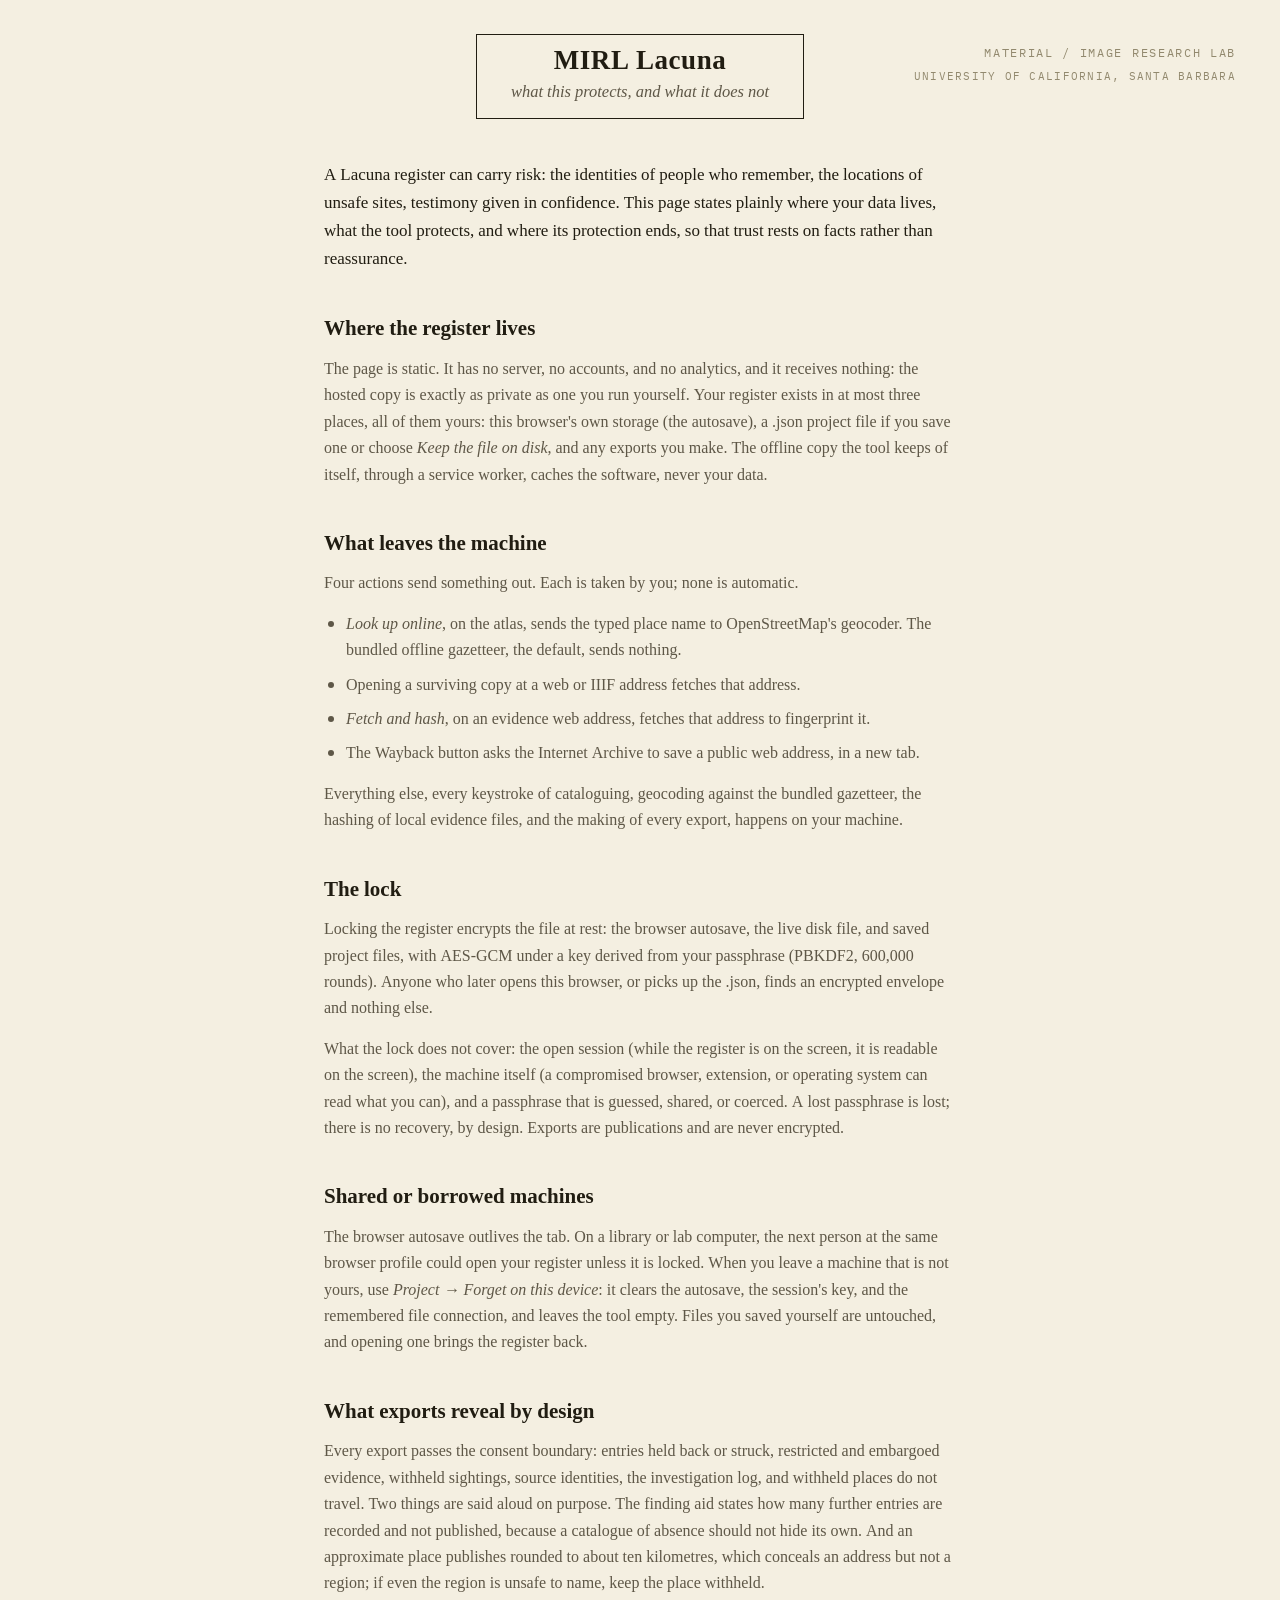
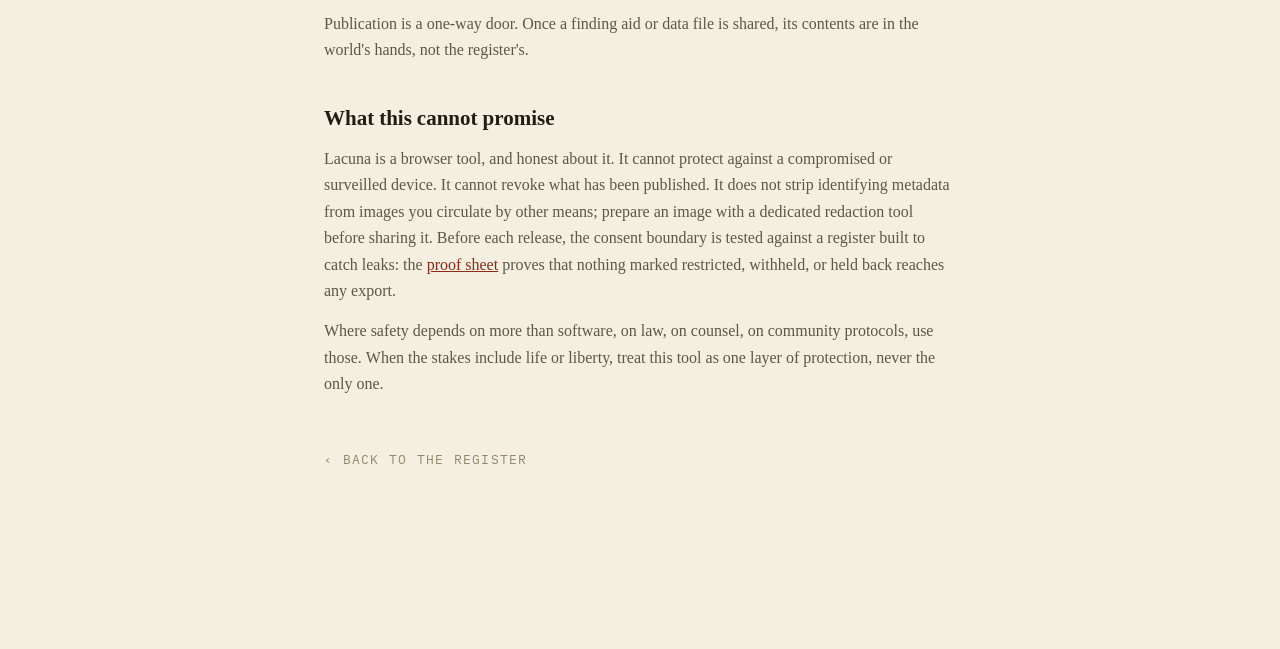
==== protection.html @ a81e6dc4 "The register protects the machine it runs on: Forget on this device clears the browser's copy (the a" ====
<!doctype html>
<html lang="en">
<head>
<meta charset="utf-8">
<meta name="viewport" content="width=device-width, initial-scale=1">
<title>MIRL Lacuna · what this protects</title>
<meta name="description" content="Where a Lacuna register lives, what the passphrase lock covers, what leaves the machine, and where the tool's protection ends.">
<link rel="stylesheet" href="css/style.css">
<style>
  .prot { max-width: 720px; margin: 0 auto; padding: 44px 44px 90px; }
  .prot h2 { font-family: var(--serif, Spectral, Georgia, serif); font-weight: 600; font-size: 21px; margin: 40px 0 10px; }
  .prot p { font-size: 16px; line-height: 1.65; color: var(--ink-2); margin: 0 0 14px; }
  .prot ul { margin: 0 0 14px; padding-left: 22px; }
  .prot li { font-size: 16px; line-height: 1.65; color: var(--ink-2); margin-bottom: 8px; }
  .prot .lede { font-size: 17px; color: var(--ink); }
  .prot a { color: var(--stamp); }
  .prot .backline { margin-top: 50px; font-family: var(--mono); font-size: 12.5px; letter-spacing: .1em; text-transform: uppercase; }
  .prot .backline a { color: var(--ink-3); text-decoration: none; }
</style>
</head>
<body>

<header class="app">
  <div class="plate">
    <h1>MIRL&nbsp;Lacuna</h1>
    <span class="tag">what this protects, and what it does not</span>
  </div>
  <a class="lab" href="https://mirl.arthistory.ucsb.edu" target="_blank" rel="noopener">Material&nbsp;/&nbsp;Image Research Lab<span class="uni">University of California, Santa&nbsp;Barbara</span></a>
</header>

<main>
  <div class="prot">
    <p class="lede">A Lacuna register can carry risk: the identities of people who
    remember, the locations of unsafe sites, testimony given in confidence. This
    page states plainly where your data lives, what the tool protects, and where
    its protection ends, so that trust rests on facts rather than reassurance.</p>

    <h2>Where the register lives</h2>
    <p>The page is static. It has no server, no accounts, and no analytics, and
    it receives nothing: the hosted copy is exactly as private as one you run
    yourself. Your register exists in at most three places, all of them yours:
    this browser's own storage (the autosave), a .json project file if you save
    one or choose <em>Keep the file on disk</em>, and any exports you make. The
    offline copy the tool keeps of itself, through a service worker, caches the
    software, never your data.</p>

    <h2>What leaves the machine</h2>
    <p>Four actions send something out. Each is taken by you; none is automatic.</p>
    <ul>
      <li><em>Look up online</em>, on the atlas, sends the typed place name to
      OpenStreetMap's geocoder. The bundled offline gazetteer, the default,
      sends nothing.</li>
      <li>Opening a surviving copy at a web or IIIF address fetches that
      address.</li>
      <li><em>Fetch and hash</em>, on an evidence web address, fetches that
      address to fingerprint it.</li>
      <li>The Wayback button asks the Internet Archive to save a public web
      address, in a new tab.</li>
    </ul>
    <p>Everything else, every keystroke of cataloguing, geocoding against the
    bundled gazetteer, the hashing of local evidence files, and the making of
    every export, happens on your machine.</p>

    <h2>The lock</h2>
    <p>Locking the register encrypts the file at rest: the browser autosave,
    the live disk file, and saved project files, with AES-GCM under a key
    derived from your passphrase (PBKDF2, 600,000 rounds). Anyone who later
    opens this browser, or picks up the .json, finds an encrypted envelope and
    nothing else.</p>
    <p>What the lock does not cover: the open session (while the register is on
    the screen, it is readable on the screen), the machine itself (a compromised
    browser, extension, or operating system can read what you can), and a
    passphrase that is guessed, shared, or coerced. A lost passphrase is lost;
    there is no recovery, by design. Exports are publications and are never
    encrypted.</p>

    <h2>Shared or borrowed machines</h2>
    <p>The browser autosave outlives the tab. On a library or lab computer, the
    next person at the same browser profile could open your register unless it
    is locked. When you leave a machine that is not yours, use
    <em>Project&nbsp;→ Forget on this device</em>: it clears the autosave, the
    session's key, and the remembered file connection, and leaves the tool
    empty. Files you saved yourself are untouched, and opening one brings the
    register back.</p>

    <h2>What exports reveal by design</h2>
    <p>Every export passes the consent boundary: entries held back or struck,
    restricted and embargoed evidence, withheld sightings, source identities,
    the investigation log, and withheld places do not travel. Two things are
    said aloud on purpose. The finding aid states how many further entries are
    recorded and not published, because a catalogue of absence should not hide
    its own. And an approximate place publishes rounded to about ten
    kilometres, which conceals an address but not a region; if even the region
    is unsafe to name, keep the place withheld.</p>
    <p>Publication is a one-way door. Once a finding aid or data file is
    shared, its contents are in the world's hands, not the register's.</p>

    <h2>What this cannot promise</h2>
    <p>Lacuna is a browser tool, and honest about it. It cannot protect
    against a compromised or surveilled device. It cannot revoke what has been
    published. It does not strip identifying metadata from images you
    circulate by other means; prepare an image with a dedicated redaction tool
    before sharing it. Before each release, the consent boundary is tested
    against a register built to catch leaks: the
    <a href="tests.html">proof sheet</a> proves that nothing marked restricted,
    withheld, or held back reaches any export.</p>
    <p>Where safety depends on more than software, on law, on counsel, on
    community protocols, use those. When the stakes include life or liberty,
    treat this tool as one layer of protection, never the only one.</p>

    <div class="backline"><a href="index.html">‹ back to the register</a></div>
  </div>
</main>

</body>
</html>
---- css/style.css ----
/* MIRL Lacuna · a catalogue of an absent archive. No framework, no build.

   Design: an inventory ledger and a memorial register, not an application.
   The page scrolls like a bound register: ruled entry lines with column
   rules, entry numbers set in the margin, statuses as stamped marks, and
   each record page set as a memorial notice inside a mourning frame.
   Loss statuses stamp in oxide red; survival in checking-pencil blue;
   the unresolved in grey ink. Type: Spectral (the voice of the page),
   IBM Plex Mono (the apparatus), Noto Naskh Arabic (Arabic titles),
   all vendored locally in fonts/. Square corners throughout. */

@font-face { font-family: "Spectral"; src: url("../fonts/spectral-latin-400-normal.woff2") format("woff2"); font-weight: 400; font-style: normal; font-display: swap; }
@font-face { font-family: "Spectral"; src: url("../fonts/spectral-latin-400-italic.woff2") format("woff2"); font-weight: 400; font-style: italic; font-display: swap; }
@font-face { font-family: "Spectral"; src: url("../fonts/spectral-latin-500-normal.woff2") format("woff2"); font-weight: 500; font-style: normal; font-display: swap; }
@font-face { font-family: "Spectral"; src: url("../fonts/spectral-latin-600-normal.woff2") format("woff2"); font-weight: 600; font-style: normal; font-display: swap; }
@font-face { font-family: "Plex Mono"; src: url("../fonts/ibm-plex-mono-latin-400-normal.woff2") format("woff2"); font-weight: 400; font-style: normal; font-display: swap; }
@font-face { font-family: "Plex Mono"; src: url("../fonts/ibm-plex-mono-latin-500-normal.woff2") format("woff2"); font-weight: 500; font-style: normal; font-display: swap; }
@font-face { font-family: "Naskh"; src: url("../fonts/noto-naskh-arabic-arabic-400-normal.woff2") format("woff2"); font-weight: 400; font-style: normal; font-display: swap; }
@font-face { font-family: "Naskh"; src: url("../fonts/noto-naskh-arabic-arabic-600-normal.woff2") format("woff2"); font-weight: 600; font-style: normal; font-display: swap; }

:root {
  --serif: "Spectral", "Naskh", Georgia, "Times New Roman", serif;
  --mono: "Plex Mono", "SF Mono", Menlo, Consolas, monospace;
  --arabic: "Naskh", "Geeza Pro", "Al Bayan", "Spectral", serif;
  --bg: #f4efe1;          /* ledger paper */
  --surface: #fcf9ef;     /* a lighter leaf, for menus */
  --mat: #e9e3d0;         /* mount behind images and the atlas sea */
  --ink: #211d12;
  --ink-2: #5e5747;
  --ink-3: #92896e;
  --line: #ddd4bd;        /* hairline rule */
  --line-2: #bfb494;      /* stronger rule */
  --soft: #ece5d2;        /* hover wash */
  --stamp: #8a2a17;       /* oxide stamp red: loss, marks, active states */
  --blue: #2d4f6e;        /* checking-pencil blue: what survives */
  --grey: #5e5747;        /* the unresolved */
  --accent: var(--stamp);
  --radius: 0;
}

* { box-sizing: border-box; }

html { background: var(--bg); scroll-padding-top: 120px; /* room for the sticky folio line */ }
body {
  margin: 0; background: var(--bg); color: var(--ink);
  font-family: var(--serif); font-size: 17px; line-height: 1.55;
  -webkit-font-smoothing: antialiased; text-rendering: optimizeLegibility;
}

.label { font-family: var(--mono); color: var(--ink-3); font-size: 12.5px; text-transform: uppercase; letter-spacing: .14em; }

/* Arabic and other right-to-left text: naskh, with the taller leading it needs */
[dir="rtl"], .rtl { font-family: var(--arabic); line-height: 1.9; }

/* ---- the cover label: a paste-on plate, ruled beneath ---- */
header.app { position: relative; text-align: center; padding: 34px 44px 0; }
header.app .plate {
  display: inline-block; border: 1px solid var(--ink); padding: 14px 34px 12px;
  background: var(--bg);
}
header.app h1 { font-size: 27px; margin: 0; font-weight: 600; letter-spacing: .02em; line-height: 1.1; }
header.app .tag { display: block; margin-top: 2px; font-style: italic; color: var(--ink-2); font-size: 16.5px; }
header.app a.lab {
  position: absolute; right: 44px; top: 44px; text-align: right;
  font-family: var(--mono); color: var(--ink-3); text-decoration: none;
  font-size: 12px; text-transform: uppercase; letter-spacing: .14em;
}
header.app a.lab .uni {
  display: block; margin-top: 5px;
  font-size: 10.5px; letter-spacing: .12em;
}
header.app a.lab:hover { color: var(--stamp); }

/* ---- the folio line: sections of the register, not app tabs ---- */
nav.folio {
  position: sticky; top: 0; z-index: 40;
  display: flex; align-items: baseline; gap: 30px; flex-wrap: wrap;
  padding: 20px 44px 0; background: var(--bg);
  border-bottom: 3px double var(--line-2); margin-top: 22px;
}
nav.folio .views { display: flex; gap: 30px; flex-wrap: wrap; }
nav.folio button.view {
  border: 0; background: none; padding: 2px 1px 14px; cursor: pointer;
  font-family: var(--mono); font-size: 13px; text-transform: uppercase; letter-spacing: .12em;
  color: var(--ink-2);
}
nav.folio button.view .fol { color: var(--ink-3); margin-right: 9px; font-size: 12px; }
nav.folio button.view:hover:not(:disabled) { color: var(--ink); }
nav.folio button.view.on { color: var(--ink); box-shadow: inset 0 -2px 0 var(--stamp); }
nav.folio button.view.on .fol { color: var(--stamp); }
nav.folio button.view:disabled { opacity: .4; cursor: default; }
nav.folio .tools { margin-left: auto; display: flex; gap: 14px; align-items: center; padding-bottom: 10px; }

/* buttons read as stamped labels */
button.btn {
  font-family: var(--mono); font-size: 13px; text-transform: uppercase; letter-spacing: .1em;
  color: var(--ink); border: 1px solid var(--ink); padding: 8px 15px; background: transparent; cursor: pointer;
}
button.btn:hover:not(:disabled) { background: var(--ink); color: var(--bg); }
button.btn:disabled { opacity: .4; cursor: default; }
button.btn.quiet { border-color: transparent; color: var(--ink-2); padding: 8px 6px; }
button.btn.quiet:hover:not(:disabled) { background: transparent; color: var(--stamp); }
button.btn.danger { color: var(--stamp); border-color: var(--stamp); }
button.btn.danger:hover:not(:disabled) { background: var(--stamp); color: var(--bg); }
button.btn.primary { background: var(--ink); color: var(--bg); }
button.btn.primary:hover:not(:disabled) { background: var(--stamp); border-color: var(--stamp); color: var(--bg); }

/* text-sized actions inside entries */
button.act {
  border: 0; background: none; cursor: pointer; padding: 0;
  font-family: var(--mono); font-size: 12.5px; text-transform: uppercase; letter-spacing: .1em; color: var(--ink-3);
}
button.act:hover { color: var(--stamp); }

select, input[type="text"], input[type="url"], input[type="number"], input[type="date"], textarea {
  font-family: var(--serif); font-size: 16.5px; color: var(--ink);
  background: transparent; border: 0; border-bottom: 1px solid var(--line-2);
  border-radius: 0; padding: 5px 2px; max-width: 100%;
}
select:focus, input:focus, textarea:focus { border-bottom: 1.5px solid var(--stamp); }
/* a visible focus ring for keyboard users everywhere, none for mouse clicks */
:focus-visible { outline: 2px solid var(--stamp); outline-offset: 2px; }
button:focus:not(:focus-visible), a:focus:not(:focus-visible), [tabindex]:focus:not(:focus-visible) { outline: none; }
/* skip link: hidden until a keyboard user tabs to it */
.skip-link {
  position: absolute; left: -9999px; top: 8px; z-index: 300;
  background: var(--surface); color: var(--ink); border: 1px solid var(--ink);
  padding: 8px 14px; font-family: var(--mono); font-size: 13px; text-decoration: none;
}
.skip-link:focus { left: 12px; }
main:focus { outline: none; }
input::placeholder, textarea::placeholder { color: var(--ink-3); font-style: italic; }
textarea { width: 100%; resize: vertical; line-height: 1.6; }
label.inline { display: inline-flex; align-items: center; gap: 9px; font-size: 15.5px; color: var(--ink-2); }
input[type="checkbox"] { accent-color: var(--stamp); width: 16px; height: 16px; }

.menu-wrap { position: relative; }
.menu {
  position: absolute; right: 0; top: calc(100% + 10px); z-index: 60;
  background: var(--surface); border: 1px solid var(--ink);
  min-width: 300px; padding: 8px;
  box-shadow: 5px 5px 0 rgba(33, 29, 18, .12);
}
.menu.hidden { display: none; }
.menu button {
  display: block; width: 100%; text-align: left; background: transparent; border: 0;
  color: var(--ink); padding: 11px 12px; font-family: var(--serif); font-size: 16px; cursor: pointer;
}
.menu button:hover { background: var(--soft); color: var(--stamp); }
.menu button small { display: block; font-size: 13.5px; color: var(--ink-3); font-style: italic; }
.menu button:hover small { color: var(--stamp); }
.menu hr { border: 0; border-top: 1px solid var(--line); margin: 6px 2px; }

/* ---- the page body ---- */
main { display: block; padding: 0 44px 90px; }
.sheet { max-width: 1180px; margin: 0 auto; }
.sheet.narrow { max-width: 860px; }
section.view.hidden { display: none; }

h2.head {
  font-size: 24px; font-weight: 600; margin: 44px 0 6px; letter-spacing: .005em;
}
.subhead { color: var(--ink-2); font-style: italic; font-size: 16.5px; margin: 0 0 26px; }
.hint { color: var(--ink-2); font-size: 15.5px; line-height: 1.7; }
.hint b, .hint strong { color: var(--ink); font-weight: 600; }
.hint code { font-family: var(--mono); font-size: 13.5px; background: var(--soft); padding: 1px 5px; color: var(--ink); }

/* ---- stamped status marks ---- */
.mark {
  display: inline-block; font-family: var(--mono); font-size: 12.5px; font-weight: 500;
  text-transform: uppercase; letter-spacing: .13em; line-height: 1;
  padding: 5px 9px 4px; border: 1.2px solid currentColor; white-space: nowrap;
}
.st-destroyed, .st-looted, .st-damaged { color: var(--stamp); }
.st-dispersed, .st-unlocated { color: var(--grey); }
.st-copy, .st-fragment { color: var(--blue); }

/* interactive stamps (filters, the status chooser) */
button.mark { background: transparent; cursor: pointer; }
button.mark:hover { background: var(--soft); }
button.mark.on.st-destroyed, button.mark.on.st-looted, button.mark.on.st-damaged { background: var(--stamp); color: var(--bg); border-color: var(--stamp); }
button.mark.on.st-dispersed, button.mark.on.st-unlocated { background: var(--grey); color: var(--bg); border-color: var(--grey); }
button.mark.on.st-copy, button.mark.on.st-fragment { background: var(--blue); color: var(--bg); border-color: var(--blue); }

/* certainty: a filled, half, or open point */
.cert { font-style: italic; color: var(--ink-2); white-space: nowrap; }
.cert .pt { font-style: normal; font-family: var(--mono); color: var(--ink-3); margin-right: 4px; }

/* ---- front matter (the project block) ---- */
.frontmatter { margin: 40px 0 8px; }
.frontmatter .fm-title { font-size: 31px; font-weight: 600; line-height: 1.2; margin: 0; }
.frontmatter .fm-sub { font-style: italic; color: var(--ink-2); font-size: 17.5px; margin: 4px 0 0; }
.frontmatter .fm-line { font-family: var(--mono); font-size: 12.5px; letter-spacing: .12em; text-transform: uppercase; color: var(--ink-3); margin-top: 12px; }
.frontmatter details { margin-top: 14px; }
.frontmatter summary {
  cursor: pointer; list-style: none; display: inline-block;
  font-family: var(--mono); font-size: 12.5px; text-transform: uppercase; letter-spacing: .12em; color: var(--ink-3);
}
.frontmatter summary::-webkit-details-marker { display: none; }
.frontmatter summary::before { content: "+ "; color: var(--stamp); }
.frontmatter details[open] summary::before { content: "− "; }
.frontmatter summary:hover { color: var(--stamp); }
.frontmatter .fm-form { padding: 18px 0 6px; border-bottom: 1px solid var(--line); max-width: 760px; }

/* ---- the register ---- */
.filterline {
  display: flex; align-items: baseline; gap: 22px; flex-wrap: wrap;
  margin: 26px 0 0; padding-bottom: 16px;
}
.filterline input[type="text"] { width: 300px; font-size: 16px; }
.filterline .marks { display: flex; gap: 8px; flex-wrap: wrap; }
.filterline button.mark { font-size: 11.5px; padding: 4px 7px 3px; }
.countline { font-family: var(--mono); font-size: 12.5px; letter-spacing: .08em; color: var(--ink-3); text-transform: uppercase; margin: 6px 0 14px; }

table.register { width: 100%; border-collapse: collapse; border-top: 3px double var(--line-2); }
table.register th {
  font-family: var(--mono); font-size: 12px; font-weight: 400; letter-spacing: .12em; text-transform: uppercase;
  color: var(--ink-3); text-align: left; padding: 12px 14px 10px; border-bottom: 1px solid var(--line-2);
  white-space: nowrap; cursor: pointer; user-select: none;
}
table.register th:hover { color: var(--ink); }
table.register th .dir { color: var(--stamp); margin-left: 5px; }
table.register td {
  padding: 13px 14px 14px; border-bottom: 1px solid var(--line); vertical-align: baseline;
  font-size: 16px; color: var(--ink-2);
}
table.register th + th, table.register td + td { border-left: 1px solid var(--line); }
table.register tr.entry { cursor: pointer; }
table.register tr.entry:hover td { background: var(--soft); }
table.register td.no { font-family: var(--mono); font-size: 12.5px; color: var(--stamp); white-space: nowrap; letter-spacing: .05em; }
table.register td.title { color: var(--ink); font-size: 17px; }
table.register td.title .t { font-weight: 500; }
table.register td.title .t2 { color: var(--ink-2); font-size: 16px; display: inline-block; margin-left: 10px; }
table.register td.title .by { display: block; font-style: italic; color: var(--ink-2); font-size: 15px; margin-top: 1px; }

/* a struck entry: cancelled in the ledger's manner, never erased */
table.register tr.entry.struck td, table.register tr.entry.struck td.title { color: var(--ink-3); }
table.register tr.entry.struck td.title .t,
table.register tr.entry.struck td.title .t2,
table.register tr.entry.struck td.title .by {
  color: var(--ink-3);
  text-decoration: line-through;
  text-decoration-color: var(--stamp);
  text-decoration-thickness: 1px;
}
table.register tr.entry.struck .mark, table.register tr.entry.struck .cert { opacity: .45; }
.struck-flag {
  display: block; margin-top: 3px;
  font-family: var(--mono); font-size: 10.5px; font-weight: 500;
  text-transform: uppercase; letter-spacing: .14em; color: var(--stamp);
}
.held-flag {
  display: block; margin-top: 3px;
  font-family: var(--mono); font-size: 10.5px;
  text-transform: uppercase; letter-spacing: .14em; color: var(--ink-3);
}
table.register td.mono { font-family: var(--mono); font-size: 13px; color: var(--ink-2); }
table.register td .mark { font-size: 11.5px; padding: 4px 7px 3px; }
.register-empty { border-bottom: 1px solid var(--line); padding: 56px 20px; text-align: center; color: var(--ink-2); font-style: italic; }
.register-empty .actions { margin-top: 18px; display: flex; gap: 12px; justify-content: center; }

/* ---- the record page: a memorial notice in a mourning frame ---- */
.tombstone-wrap { margin: 44px auto 0; max-width: 800px; }
.tombstone {
  border: 1.5px solid var(--ink); padding: 5px; background: var(--bg);
}
.tombstone .inner { border: 1px solid var(--line-2); padding: 44px 56px 40px; }
.tombstone .ts-top { display: flex; align-items: flex-start; justify-content: space-between; gap: 18px; margin-bottom: 26px; }
.tombstone .ts-no { font-family: var(--mono); font-size: 12.5px; letter-spacing: .14em; color: var(--ink-3); text-transform: uppercase; padding-top: 6px; }
.tombstone .ts-stamp { display: flex; flex-direction: column; align-items: flex-end; gap: 9px; }
.tombstone .ts-stamp .mark { transform: rotate(-1.4deg); font-size: 13.5px; padding: 7px 12px 6px; }
.tombstone .ts-stamp .mark.st-struck { transform: rotate(1.1deg); }
.st-struck { color: var(--ink-3); }
.tombstone h2.ts-title { font-size: 30px; font-weight: 600; text-align: center; margin: 0 0 2px; line-height: 1.25; }
.tombstone .ts-title-alt { text-align: center; font-size: 24px; color: var(--ink); margin: 6px 0 0; }
.tombstone .ts-vital { text-align: center; font-style: italic; color: var(--ink-2); font-size: 17px; margin: 14px 0 0; }
.tombstone .ts-rule { border: 0; border-top: 1px solid var(--line-2); width: 88px; margin: 26px auto; }
.tombstone .ts-fields { max-width: 560px; margin: 0 auto; }
.tombstone .ts-row { display: flex; gap: 18px; padding: 7px 0; }
.tombstone .ts-row dt { flex: 0 0 168px; font-family: var(--mono); font-size: 12px; letter-spacing: .12em; text-transform: uppercase; color: var(--ink-3); padding-top: 4px; }
.tombstone .ts-row dd { margin: 0; flex: 1; font-size: 16.5px; color: var(--ink); }
.tombstone .ts-row dd .cert { font-size: 15.5px; }
.tombstone .ts-note { max-width: 600px; margin: 26px auto 0; font-size: 17.5px; line-height: 1.75; }
.tombstone .ts-note p { margin: 0 0 14px; }
.tombstone .ts-tags { text-align: center; margin-top: 22px; font-family: var(--mono); font-size: 12px; letter-spacing: .1em; text-transform: uppercase; color: var(--ink-3); }
.tombstone .ts-sect { margin-top: 34px; }
.tombstone .ts-sect h3 {
  font-family: var(--mono); font-size: 12.5px; font-weight: 500; letter-spacing: .14em; text-transform: uppercase;
  color: var(--ink); margin: 0 0 4px; padding-bottom: 8px; border-bottom: 3px double var(--line-2);
}
.tombstone .ts-sect .none { font-style: italic; color: var(--ink-3); font-size: 15.5px; padding: 10px 0 0; }

/* evidence and copies, ruled like sub-ledgers */
.ev-table { width: 100%; border-collapse: collapse; }
.ev-table td { padding: 11px 12px 12px 0; border-bottom: 1px solid var(--line); font-size: 15.5px; color: var(--ink-2); vertical-align: top; }
.ev-table td.n { width: 30px; font-family: var(--mono); font-size: 12.5px; color: var(--stamp); padding-top: 14px; }
.ev-table td.kind { width: 120px; font-family: var(--mono); font-size: 12px; letter-spacing: .1em; text-transform: uppercase; color: var(--ink-3); padding-top: 14px; }
.ev-table .ev-label { color: var(--ink); font-size: 16px; }
.ev-table .ev-meta { font-family: var(--mono); font-size: 12px; color: var(--ink-3); margin-top: 4px; word-break: break-all; }
.ev-table .ev-meta a { color: var(--ink-3); }
.ev-table .ev-meta a:hover { color: var(--stamp); }
.ev-table .ev-note { font-style: italic; font-size: 15px; margin-top: 3px; }
.ev-table img.ev-thumb { display: block; max-width: 132px; max-height: 96px; border: 1px solid var(--line-2); background: var(--mat); padding: 3px; margin-top: 8px; }
.consent { font-family: var(--mono); font-size: 11.5px; letter-spacing: .1em; text-transform: uppercase; white-space: nowrap; }
.consent.public { color: var(--blue); }
.consent.restricted, .consent.embargoed { color: var(--stamp); }

/* what a sighting does to the stated fate */
.bearing { font-family: var(--mono); font-size: 11.5px; letter-spacing: .1em; text-transform: uppercase; white-space: nowrap; }
.bearing.supports { color: var(--blue); }
.bearing.complicates { color: var(--stamp); }

/* relation cross-references read as catalogue see-also lines */
a.rel-link { color: var(--ink); text-decoration: none; font-size: 16px; }
a.rel-link:hover { color: var(--stamp); }

/* the IIIF look at a surviving copy */
.copy-viewer { position: relative; height: 440px; margin: 14px 0 6px; border: 1px solid var(--line-2); background: var(--mat); }
.copy-viewer .osd { position: absolute !important; inset: 0 !important; }
.copy-viewer .closer { position: absolute; top: 10px; right: 10px; z-index: 5; background: var(--bg); }

/* the footnote citation */
.cite-block { margin-top: 34px; }
.cite-out {
  border-top: 1px solid var(--line-2); border-bottom: 1px solid var(--line-2);
  padding: 16px 2px; font-size: 16.5px; line-height: 1.7; color: var(--ink);
  white-space: pre-wrap; word-break: break-word;
  padding-left: 1.4em; text-indent: -1.4em;
}
.cite-row { display: flex; gap: 18px; align-items: baseline; margin-bottom: 10px; }

/* ---- the cataloguer's desk (the editing form) ---- */
.desk { max-width: 800px; margin: 40px auto 0; }
.desk-head { display: flex; align-items: baseline; gap: 16px; border-bottom: 3px double var(--line-2); padding-bottom: 10px; }
.desk-head h3 { font-size: 20px; font-weight: 600; margin: 0; }
.desk-head .hint { font-style: italic; }
.desk-sect { padding: 24px 0 10px; border-bottom: 1px solid var(--line); }
.desk-sect:last-child { border-bottom: 0; }
.desk-sect > h4 {
  margin: 0 0 16px; font-family: var(--mono); font-size: 12.5px; font-weight: 500;
  letter-spacing: .14em; text-transform: uppercase; color: var(--ink);
}
.desk-sect > h4 small { color: var(--ink-3); text-transform: none; letter-spacing: .04em; font-weight: 400; margin-left: 10px; font-size: 12px; }
.field { margin-bottom: 16px; }
.field > label { display: block; font-family: var(--mono); font-size: 12.5px; color: var(--ink-3); margin-bottom: 3px; text-transform: uppercase; letter-spacing: .12em; }
.field input, .field select, .field textarea { width: 100%; }
.field .note { font-size: 14.5px; color: var(--ink-3); font-style: italic; margin-top: 5px; line-height: 1.5; }
.row2 { display: grid; grid-template-columns: 1fr 1fr; gap: 18px; }
.row3 { display: grid; grid-template-columns: 1fr 1fr 1fr; gap: 18px; }
.marks-pick { display: flex; gap: 9px; flex-wrap: wrap; }

/* repeating items (titles, evidence, copies) ruled apart, never boxed */
.item { padding: 16px 0; border-bottom: 1px solid var(--line); }
.item:first-child { border-top: 1px solid var(--line); }
.item .item-head { display: flex; align-items: baseline; gap: 12px; margin-bottom: 10px; }
.item .item-head .n { font-family: var(--mono); font-size: 12.5px; color: var(--stamp); }
.item .item-head .sp { flex: 1; }
.add-line { padding: 14px 0 6px; }

/* ---- statistics: the reckoning ---- */
.stats-grid { display: grid; grid-template-columns: repeat(auto-fit, minmax(190px, 1fr)); gap: 0; border-top: 3px double var(--line-2); border-bottom: 1px solid var(--line); margin-top: 30px; }
.stat-cell { padding: 22px 18px 24px; border-left: 1px solid var(--line); }
.stat-cell:first-child { border-left: 0; }
.stat-cell .big { font-family: var(--mono); font-size: 38px; font-weight: 500; line-height: 1; }
.stat-cell .what { font-family: var(--mono); font-size: 12px; letter-spacing: .12em; text-transform: uppercase; color: var(--ink-3); margin-top: 9px; }
table.tally { width: 100%; border-collapse: collapse; margin-top: 8px; }
table.tally td { padding: 13px 14px 13px 0; border-bottom: 1px solid var(--line); vertical-align: middle; }
table.tally td.k { width: 220px; }
table.tally td.n { width: 70px; font-family: var(--mono); font-size: 17px; font-weight: 500; text-align: right; color: var(--ink); }
table.tally td.n .n-sub { font-size: 11px; font-weight: 400; color: var(--ink-3); letter-spacing: .04em; white-space: nowrap; }
table.tally td.bar svg { display: block; }
.stats-note { font-style: italic; color: var(--ink-2); margin-top: 18px; font-size: 15.5px; }

/* ---- the atlas ---- */
.atlas-plate { border: 1.5px solid var(--ink); padding: 5px; margin-top: 30px; background: var(--bg); }
.atlas-plate .inner { border: 1px solid var(--line-2); background: var(--bg); position: relative; }
.atlas-plate svg { display: block; width: 100%; height: auto; }
.atlas-plate .coast { fill: var(--soft); stroke: var(--ink-2); stroke-width: .45; }
.atlas-plate .grat { stroke: var(--line); stroke-width: .5; fill: none; }
.atlas-plate .frame { stroke: var(--line-2); stroke-width: 1; fill: none; }
.atlas-plate .site { cursor: pointer; }
.atlas-plate .pt { fill: none; stroke: var(--stamp); stroke-width: 1.4; }
.atlas-plate .pt-core { fill: var(--stamp); }
.atlas-plate .ptlab { font-family: var(--mono); font-size: 10.5px; letter-spacing: .04em; fill: var(--stamp); }
.atlas-plate .site:hover .pt { stroke-width: 2.2; }
/* working view: entries not yet cleared for publication, shown faintly */
.atlas-plate .site.preview .pt { stroke: var(--ink-3); }
.atlas-plate .site.preview .pt-core { fill: var(--ink-3); }
.atlas-plate .site.preview .ptlab { fill: var(--ink-3); }
table.gazetteer tr.preview td { color: var(--ink-3); }
.gaz-state { font-family: var(--mono); font-size: 11px; letter-spacing: .1em; text-transform: uppercase; color: var(--ink-3); }
.atlas-caption { text-align: center; font-family: var(--mono); font-size: 12px; letter-spacing: .12em; text-transform: uppercase; color: var(--ink-3); padding: 12px 10px 10px; border-top: 1px solid var(--line-2); margin-top: 5px; }
table.gazetteer { width: 100%; border-collapse: collapse; margin-top: 26px; border-top: 3px double var(--line-2); }
table.gazetteer th { font-family: var(--mono); font-size: 12px; font-weight: 400; letter-spacing: .12em; text-transform: uppercase; color: var(--ink-3); text-align: left; padding: 11px 14px 9px; border-bottom: 1px solid var(--line-2); }
table.gazetteer td { padding: 11px 14px; border-bottom: 1px solid var(--line); font-size: 16px; color: var(--ink-2); }
table.gazetteer th + th, table.gazetteer td + td { border-left: 1px solid var(--line); }
table.gazetteer td.no { font-family: var(--mono); font-size: 12.5px; color: var(--stamp); }
table.gazetteer td.coords { font-family: var(--mono); font-size: 13px; }
table.gazetteer tr.row { cursor: pointer; }
table.gazetteer tr.row:hover td { background: var(--soft); }

/* ---- the timeline: a chronicle of disappearance ---- */
.tl-yearhead { display: flex; align-items: baseline; gap: 18px; margin: 42px 0 4px; }
.tl-yearhead .y { font-family: var(--mono); font-size: 25px; font-weight: 500; letter-spacing: .03em; }
.tl-yearhead .rule { flex: 1; border-top: 3px double var(--line-2); transform: translateY(-6px); }
.tl-item { display: flex; gap: 18px; align-items: baseline; padding: 13px 2px 14px; border-bottom: 1px solid var(--line); cursor: pointer; }
.tl-item:hover { background: var(--soft); }
.tl-item .when { font-family: var(--mono); font-size: 11.5px; color: var(--ink-3); width: 148px; flex: none; text-transform: uppercase; letter-spacing: .08em; padding-top: 3px; }
.tl-item .no { font-family: var(--mono); font-size: 12.5px; color: var(--stamp); width: 86px; flex: none; letter-spacing: .05em; }
.tl-item .what { flex: 1; font-size: 16.5px; color: var(--ink); min-width: 0; }
.tl-item .what .by { font-style: italic; color: var(--ink-2); font-size: 15px; margin-left: 10px; }
.tl-item .mark { font-size: 11px; padding: 3px 6px 2px; }
.tl-event {
  margin: 18px 0; padding: 16px 22px 15px;
  background: var(--surface); border: 1px solid var(--ink);
  box-shadow: 4px 4px 0 rgba(33, 29, 18, .08);
}
.tl-event .ev-tag { font-family: var(--mono); font-size: 11px; font-weight: 500; text-transform: uppercase; letter-spacing: .14em; color: var(--stamp); }
.tl-event .ev-name { font-size: 19.5px; font-weight: 600; margin: 4px 0 2px; }
.tl-event .ev-place { font-style: italic; color: var(--ink-2); font-size: 15.5px; }
.tl-event .ev-note { color: var(--ink-2); font-size: 15.5px; line-height: 1.6; margin-top: 6px; }
.tl-event .ev-count { font-family: var(--mono); font-size: 11.5px; text-transform: uppercase; letter-spacing: .1em; color: var(--ink-3); margin-top: 9px; }

/* ---- the index: the back of the book, with dotted leaders ---- */
.ix-sect { margin-top: 34px; }
.ix-sect h3 {
  font-family: var(--mono); font-size: 12.5px; font-weight: 500; letter-spacing: .14em; text-transform: uppercase;
  color: var(--ink); margin: 0 0 10px; padding-bottom: 8px; border-bottom: 3px double var(--line-2);
}
.ix-line { display: flex; gap: 10px; align-items: baseline; padding: 6px 0; }
.ix-term { font-size: 16.5px; color: var(--ink); }
.ix-line .dots { flex: 1; border-bottom: 1px dotted var(--line-2); transform: translateY(-4px); min-width: 30px; }
.ix-refs { font-family: var(--mono); font-size: 13px; color: var(--ink-2); text-align: right; }
.ix-ref { color: var(--stamp); cursor: pointer; text-decoration: none; }
.ix-ref:hover { text-decoration: underline; }
/* the entry number as a keyboard-reachable link, looking like the plain id */
.entry-link { color: inherit; text-decoration: none; }
.entry-link:hover { text-decoration: underline; }
.ix-none { font-style: italic; color: var(--ink-3); font-size: 15.5px; padding: 6px 0; }

/* ---- batch work on the register ---- */
table.register th.sel, table.register td.sel { width: 36px; border-left: 0; text-align: center; padding-left: 10px; padding-right: 6px; }
.batchline {
  display: flex; align-items: baseline; gap: 18px; flex-wrap: wrap;
  border: 1px solid var(--ink); background: var(--surface);
  padding: 12px 16px; margin: 0 0 14px;
  box-shadow: 4px 4px 0 rgba(33, 29, 18, .08);
}
.batchline .nsel { font-family: var(--mono); font-size: 12.5px; letter-spacing: .1em; text-transform: uppercase; color: var(--stamp); white-space: nowrap; }
.batchline select, .batchline input[type="text"] { font-size: 15px; }
.batchline .grp { display: flex; gap: 10px; align-items: baseline; }

/* ---- a paper dialog, for merge conflicts and fixity reports ---- */
.sheet-overlay {
  position: fixed; inset: 0; z-index: 300;
  background: rgba(33, 29, 18, .26);
  display: flex; align-items: flex-start; justify-content: center;
  padding: 56px 20px; overflow: auto;
}
.paper-dialog {
  background: var(--surface); border: 1px solid var(--ink);
  box-shadow: 6px 6px 0 rgba(33, 29, 18, .18);
  max-width: 780px; width: 100%; padding: 24px 30px 22px;
}
.paper-dialog h3 {
  margin: 0 0 6px; font-family: var(--mono); font-size: 13px; font-weight: 500;
  text-transform: uppercase; letter-spacing: .14em; color: var(--ink);
  padding-bottom: 10px; border-bottom: 3px double var(--line-2);
}
.paper-dialog .dlg-body { max-height: 56vh; overflow-y: auto; }
.paper-dialog .dlg-actions { display: flex; gap: 12px; justify-content: flex-end; margin-top: 20px; }
.release-summary .rl-intro { margin: 0 0 16px; color: var(--ink-2); }
.release-summary .rl-sec { margin-bottom: 16px; }
.release-summary .rl-sec h4 { margin: 0 0 7px; font-family: var(--mono); font-size: 12px; text-transform: uppercase; letter-spacing: .12em; color: var(--ink-3); }
.release-summary .rl-line { padding: 3px 0 3px 13px; border-left: 2px solid var(--line-2); }
.release-summary .rl-withheld .rl-line { border-left-color: var(--stamp); }
.conflict { border-bottom: 1px solid var(--line); padding: 15px 0 13px; }
.conflict .cid { font-family: var(--mono); font-size: 12.5px; color: var(--stamp); letter-spacing: .05em; margin-bottom: 8px; }
.conflict .sides { display: grid; grid-template-columns: 1fr 1fr; gap: 18px; }
.conflict .side label { display: flex; gap: 10px; align-items: baseline; cursor: pointer; font-size: 15.5px; color: var(--ink); }
.conflict .side .who { font-family: var(--mono); font-size: 11px; text-transform: uppercase; letter-spacing: .12em; color: var(--ink-3); }
.conflict .side .sum { font-size: 14.5px; color: var(--ink-2); margin-top: 3px; line-height: 1.5; }
.report-table { width: 100%; border-collapse: collapse; }
.report-table td { padding: 9px 10px 9px 0; border-bottom: 1px solid var(--line); font-size: 15px; color: var(--ink-2); }
.report-table td.f { font-family: var(--mono); font-size: 12.5px; word-break: break-all; }
.report-table .ok { color: var(--blue); }
.report-table .bad { color: var(--stamp); font-weight: 600; }

/* ---- toast ---- */
.toast {
  position: fixed; bottom: 26px; left: 50%; transform: translateX(-50%);
  background: var(--surface); color: var(--ink); border: 1px solid var(--ink);
  padding: 12px 20px; font-family: var(--mono); font-size: 13px; text-transform: uppercase; letter-spacing: .08em;
  z-index: 200; box-shadow: 4px 4px 0 rgba(33, 29, 18, .15);
  opacity: 0; transition: opacity .2s, transform .2s; pointer-events: none; max-width: 80vw;
}
.toast.show { opacity: 1; transform: translateX(-50%) translateY(-4px); }
.toast.has-act { pointer-events: auto; }
.toast-act { margin-left: 6px; background: transparent; border: 0; border-bottom: 1.5px solid var(--stamp); color: var(--stamp); font: inherit; text-transform: inherit; letter-spacing: inherit; cursor: pointer; pointer-events: auto; padding: 0 1px 1px; }
.toast-act:hover { background: var(--stamp); color: var(--surface); }
.save-state { font-family: var(--mono); font-size: 11px; text-transform: uppercase; letter-spacing: .1em; color: var(--ink-3); align-self: center; min-width: 52px; }
.save-state[data-s="saving"] { color: var(--stamp); }

.sr { position: absolute; left: -9999px; }

::-webkit-scrollbar { width: 11px; height: 11px; }
::-webkit-scrollbar-thumb { background: var(--line-2); border: 3px solid var(--bg); }
::-webkit-scrollbar-thumb:hover { background: var(--ink-3); }

@media (max-width: 860px) {
  main { padding: 0 20px 70px; }
  header.app { padding: 26px 20px 0; }
  header.app a.lab { display: none; }
  nav.folio { position: static; padding: 16px 20px 0; gap: 18px; }
  .tombstone .inner { padding: 28px 22px 26px; }
  .row2, .row3 { grid-template-columns: 1fr; }
  .tombstone .ts-row { flex-direction: column; gap: 2px; }
}

/* ---- print: the register and the notice, nothing else ---- */
@media print {
  nav.folio, .filterline, .batchline, .desk, .toast, button, .menu, .frontmatter details { display: none !important; }
  body { background: #fff; font-size: 12pt; }
  main { padding: 0; }
  .tombstone-wrap, .sheet { max-width: none; margin: 0; }
  section.view.hidden { display: none !important; }
  table.register td, table.register th { padding: 7px 9px; }
  table.register th.sel, table.register td.sel { display: none; }
  a { color: inherit; text-decoration: none; }
}

/* ---- the memorial book: composed for paper, one notice per leaf ---- */
#book { display: none; }
@media print {
  body.book-mode > *:not(#book) { display: none !important; }
  body.book-mode #book { display: block; }
  #book .book-page { break-after: page; }
  #book .book-page:last-child { break-after: auto; }
  #book .tombstone { break-inside: avoid-page; }
  #book .book-cover {
    border: 1.5px solid var(--ink); padding: 6px; margin-top: 30px;
  }
  #book .book-cover .inner {
    border: 1px solid var(--line-2); text-align: center; padding: 90px 60px 70px;
  }
  #book .book-cover .kind { font-family: var(--mono); font-size: 12px; letter-spacing: .2em; text-transform: uppercase; color: var(--ink-3); }
  #book .book-cover h1 { font-size: 38px; font-weight: 600; line-height: 1.2; margin: 22px 0 4px; }
  #book .book-cover .sub { font-style: italic; color: var(--ink-2); font-size: 19px; }
  #book .book-cover hr { border: 0; border-top: 1px solid var(--line-2); width: 110px; margin: 34px auto; }
  #book .book-cover .kept { font-size: 16.5px; color: var(--ink-2); }
  #book .book-cover .scope { max-width: 470px; margin: 26px auto 0; font-size: 15.5px; line-height: 1.7; color: var(--ink-2); }
  #book .book-cover .foot { margin-top: 60px; font-family: var(--mono); font-size: 11.5px; letter-spacing: .14em; text-transform: uppercase; color: var(--ink-3); }
  #book .book-cover .foot div { margin-top: 6px; }
  #book h2.appendix {
    font-family: var(--mono); font-size: 13px; font-weight: 500; letter-spacing: .18em; text-transform: uppercase;
    text-align: center; margin: 10px 0 24px; color: var(--ink);
  }
  #book .tombstone-wrap { margin-top: 10px; }

  /* the notice for circulation: the searching counterpart to the memorial */
  #book .notice-poster { border: 1.5px solid var(--ink); padding: 6px; margin-top: 30px; }
  #book .notice-poster .inner { border: 1px solid var(--line-2); text-align: center; padding: 60px 50px 44px; }
  #book .notice-poster .np-head { font-family: var(--mono); font-size: 14px; font-weight: 500; letter-spacing: .3em; text-transform: uppercase; color: var(--stamp); }
  #book .notice-poster h1 { font-size: 34px; font-weight: 600; line-height: 1.25; margin: 22px 0 2px; }
  #book .notice-poster .np-alt { font-size: 24px; margin-top: 4px; }
  #book .notice-poster .np-vital { font-style: italic; color: var(--ink-2); font-size: 17px; margin-top: 10px; }
  #book .notice-poster .np-img { display: block; margin: 28px auto 0; max-width: 60%; max-height: 320px; border: 1px solid var(--line-2); padding: 4px; background: var(--mat); }
  #book .notice-poster .np-status { margin-top: 26px; }
  #book .notice-poster .np-seen { font-size: 17px; color: var(--ink); margin-top: 12px; }
  #book .notice-poster .np-rule { border: 0; border-top: 1px solid var(--line-2); width: 110px; margin: 30px auto; }
  #book .notice-poster .np-ask { font-size: 18px; font-style: italic; color: var(--ink-2); }
  #book .notice-poster .np-contact { font-family: var(--mono); font-size: 15px; margin-top: 10px; letter-spacing: .04em; }
  #book .notice-poster .np-foot { margin-top: 46px; font-family: var(--mono); font-size: 11px; letter-spacing: .14em; text-transform: uppercase; color: var(--ink-3); }
}
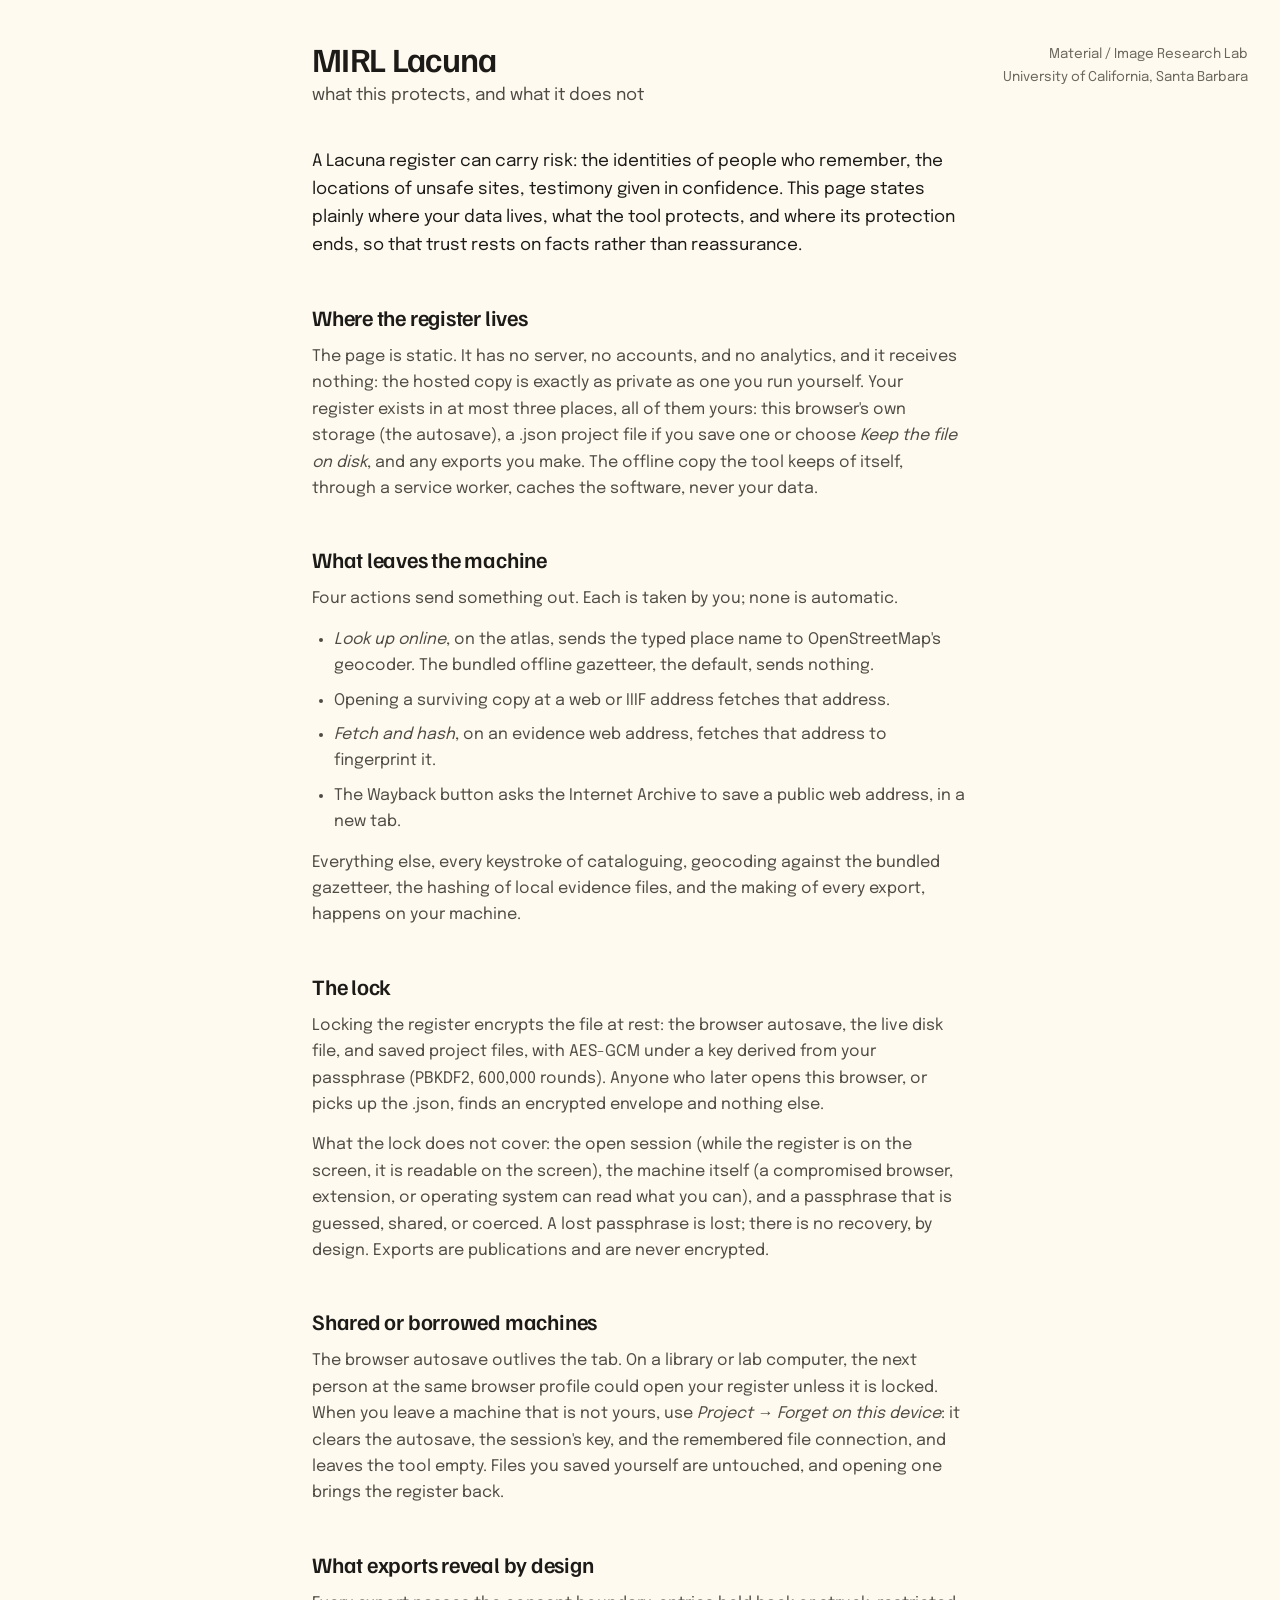
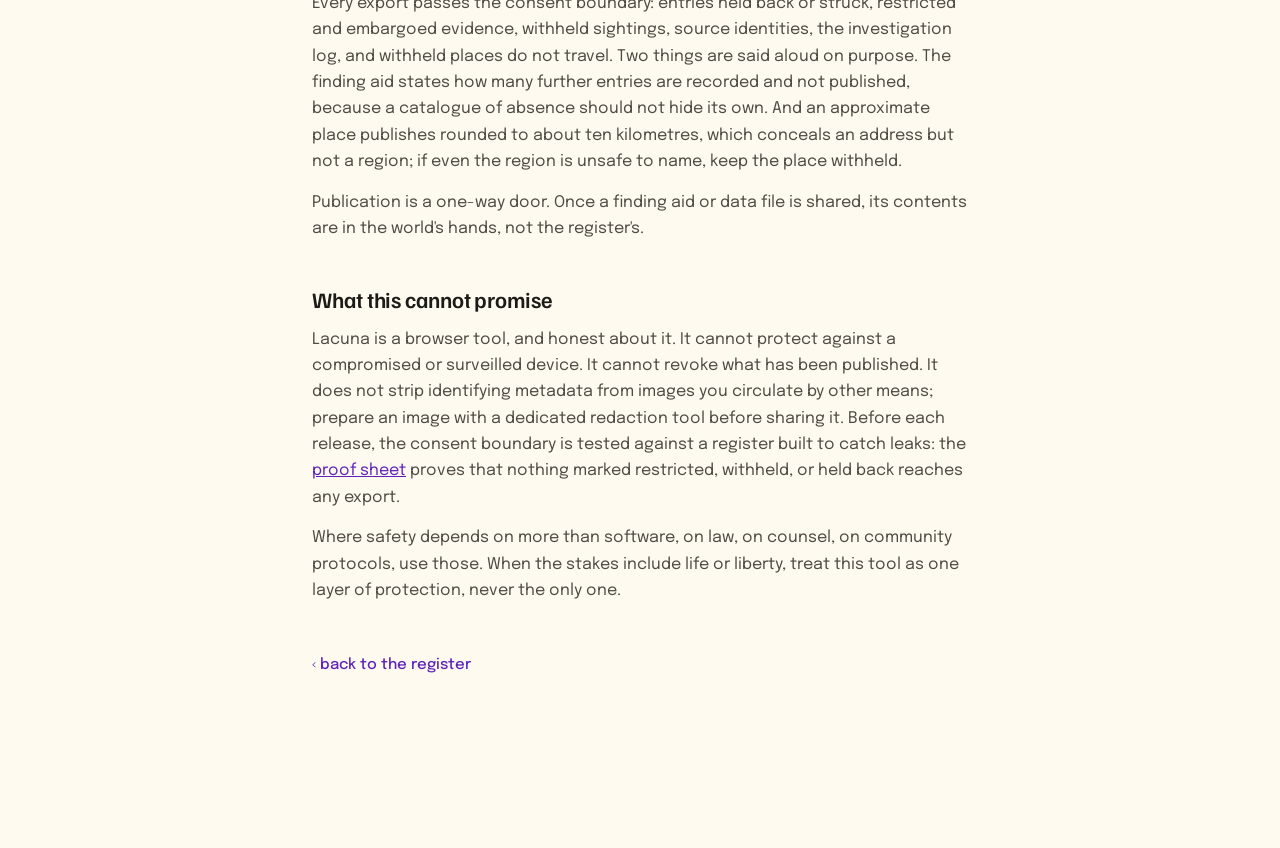
==== commit 0303b509: "Take the lab's own identity: Familjen Grotesk and Epilogue, the violet Risograph key, plain sentence" ====
--- a/protection.html
+++ b/protection.html
@@ -7,15 +7,17 @@
 <meta name="description" content="Where a Lacuna register lives, what the passphrase lock covers, what leaves the machine, and where the tool's protection ends.">
 <link rel="stylesheet" href="css/style.css">
 <style>
-  .prot { max-width: 720px; margin: 0 auto; padding: 44px 44px 90px; }
-  .prot h2 { font-family: var(--serif, Spectral, Georgia, serif); font-weight: 600; font-size: 21px; margin: 40px 0 10px; }
+  header.app .plate { max-width: 656px; }
+  .prot { max-width: 720px; margin: 0 auto; padding: 32px 32px 90px; }
+  .prot h2 { font-family: var(--display); font-weight: 600; font-size: 22px; letter-spacing: -0.01em; margin: 40px 0 10px; }
   .prot p { font-size: 16px; line-height: 1.65; color: var(--ink-2); margin: 0 0 14px; }
   .prot ul { margin: 0 0 14px; padding-left: 22px; }
   .prot li { font-size: 16px; line-height: 1.65; color: var(--ink-2); margin-bottom: 8px; }
   .prot .lede { font-size: 17px; color: var(--ink); }
-  .prot a { color: var(--stamp); }
-  .prot .backline { margin-top: 50px; font-family: var(--mono); font-size: 12.5px; letter-spacing: .1em; text-transform: uppercase; }
-  .prot .backline a { color: var(--ink-3); text-decoration: none; }
+  .prot a { color: var(--key-ink); }
+  .prot .backline { margin-top: 50px; font-size: 15px; font-weight: 500; }
+  .prot .backline a { color: var(--key-ink); text-decoration: none; }
+  .prot .backline a:hover { text-decoration: underline; text-underline-offset: 3px; }
 </style>
 </head>
 <body>
--- a/css/style.css
+++ b/css/style.css
@@ -1,530 +1,552 @@
 /* MIRL Lacuna · a catalogue of an absent archive. No framework, no build.
 
-   Design: an inventory ledger and a memorial register, not an application.
-   The page scrolls like a bound register: ruled entry lines with column
-   rules, entry numbers set in the margin, statuses as stamped marks, and
-   each record page set as a memorial notice inside a mourning frame.
-   Loss statuses stamp in oxide red; survival in checking-pencil blue;
-   the unresolved in grey ink. Type: Spectral (the voice of the page),
-   IBM Plex Mono (the apparatus), Noto Naskh Arabic (Arabic titles),
-   all vendored locally in fonts/. Square corners throughout. */
-
-@font-face { font-family: "Spectral"; src: url("../fonts/spectral-latin-400-normal.woff2") format("woff2"); font-weight: 400; font-style: normal; font-display: swap; }
-@font-face { font-family: "Spectral"; src: url("../fonts/spectral-latin-400-italic.woff2") format("woff2"); font-weight: 400; font-style: italic; font-display: swap; }
-@font-face { font-family: "Spectral"; src: url("../fonts/spectral-latin-500-normal.woff2") format("woff2"); font-weight: 500; font-style: normal; font-display: swap; }
-@font-face { font-family: "Spectral"; src: url("../fonts/spectral-latin-600-normal.woff2") format("woff2"); font-weight: 600; font-style: normal; font-display: swap; }
+   Design: the Material / Image Research Lab's own identity, shared with the
+   lab site and every MIRL tool. Paper white and near-black ink; Familjen
+   Grotesk for names and headings, Epilogue for everything you read and
+   operate; IBM Plex Mono only where characters must line up (hashes,
+   coordinates). Each tool takes one of the four Risograph colours of the
+   MIRL mark as its key: Lacuna's is violet, used for the mark, the current
+   view, and links. Status colours are separate and carry meaning: losses
+   in red, the unresolved in grey, what survives in blue. Labels are plain
+   words in sentence case, and every text colour passes 4.5 to 1. All fonts
+   are vendored in fonts/ (SIL Open Font License; texts alongside). */
+
+@font-face { font-family: "Familjen Grotesk"; src: url("../fonts/familjen-grotesk-latin-500-normal.woff2") format("woff2"); font-weight: 500; font-style: normal; font-display: swap; unicode-range: U+0000-00FF,U+0131,U+0152-0153,U+02BB-02BC,U+02C6,U+02DA,U+02DC,U+0304,U+0308,U+0329,U+2000-206F,U+20AC,U+2122,U+2191,U+2193,U+2212,U+2215,U+FEFF,U+FFFD; }
+@font-face { font-family: "Familjen Grotesk"; src: url("../fonts/familjen-grotesk-latin-ext-500-normal.woff2") format("woff2"); font-weight: 500; font-style: normal; font-display: swap; unicode-range: U+0100-02BA,U+02BD-02C5,U+02C7-02CC,U+02CE-02D7,U+02DD-02FF,U+0304,U+0308,U+0329,U+1D00-1DBF,U+1E00-1E9F,U+1EF2-1EFF,U+2020,U+20A0-20AB,U+20AD-20C0,U+2113,U+2C60-2C7F,U+A720-A7FF; }
+@font-face { font-family: "Familjen Grotesk"; src: url("../fonts/familjen-grotesk-latin-600-normal.woff2") format("woff2"); font-weight: 600; font-style: normal; font-display: swap; unicode-range: U+0000-00FF,U+0131,U+0152-0153,U+02BB-02BC,U+02C6,U+02DA,U+02DC,U+0304,U+0308,U+0329,U+2000-206F,U+20AC,U+2122,U+2191,U+2193,U+2212,U+2215,U+FEFF,U+FFFD; }
+@font-face { font-family: "Familjen Grotesk"; src: url("../fonts/familjen-grotesk-latin-ext-600-normal.woff2") format("woff2"); font-weight: 600; font-style: normal; font-display: swap; unicode-range: U+0100-02BA,U+02BD-02C5,U+02C7-02CC,U+02CE-02D7,U+02DD-02FF,U+0304,U+0308,U+0329,U+1D00-1DBF,U+1E00-1E9F,U+1EF2-1EFF,U+2020,U+20A0-20AB,U+20AD-20C0,U+2113,U+2C60-2C7F,U+A720-A7FF; }
+@font-face { font-family: "Familjen Grotesk"; src: url("../fonts/familjen-grotesk-latin-700-normal.woff2") format("woff2"); font-weight: 700; font-style: normal; font-display: swap; unicode-range: U+0000-00FF,U+0131,U+0152-0153,U+02BB-02BC,U+02C6,U+02DA,U+02DC,U+0304,U+0308,U+0329,U+2000-206F,U+20AC,U+2122,U+2191,U+2193,U+2212,U+2215,U+FEFF,U+FFFD; }
+@font-face { font-family: "Familjen Grotesk"; src: url("../fonts/familjen-grotesk-latin-ext-700-normal.woff2") format("woff2"); font-weight: 700; font-style: normal; font-display: swap; unicode-range: U+0100-02BA,U+02BD-02C5,U+02C7-02CC,U+02CE-02D7,U+02DD-02FF,U+0304,U+0308,U+0329,U+1D00-1DBF,U+1E00-1E9F,U+1EF2-1EFF,U+2020,U+20A0-20AB,U+20AD-20C0,U+2113,U+2C60-2C7F,U+A720-A7FF; }
+@font-face { font-family: "Epilogue"; src: url("../fonts/epilogue-latin-400-normal.woff2") format("woff2"); font-weight: 400; font-style: normal; font-display: swap; unicode-range: U+0000-00FF,U+0131,U+0152-0153,U+02BB-02BC,U+02C6,U+02DA,U+02DC,U+0304,U+0308,U+0329,U+2000-206F,U+20AC,U+2122,U+2191,U+2193,U+2212,U+2215,U+FEFF,U+FFFD; }
+@font-face { font-family: "Epilogue"; src: url("../fonts/epilogue-latin-ext-400-normal.woff2") format("woff2"); font-weight: 400; font-style: normal; font-display: swap; unicode-range: U+0100-02BA,U+02BD-02C5,U+02C7-02CC,U+02CE-02D7,U+02DD-02FF,U+0304,U+0308,U+0329,U+1D00-1DBF,U+1E00-1E9F,U+1EF2-1EFF,U+2020,U+20A0-20AB,U+20AD-20C0,U+2113,U+2C60-2C7F,U+A720-A7FF; }
+@font-face { font-family: "Epilogue"; src: url("../fonts/epilogue-latin-500-normal.woff2") format("woff2"); font-weight: 500; font-style: normal; font-display: swap; unicode-range: U+0000-00FF,U+0131,U+0152-0153,U+02BB-02BC,U+02C6,U+02DA,U+02DC,U+0304,U+0308,U+0329,U+2000-206F,U+20AC,U+2122,U+2191,U+2193,U+2212,U+2215,U+FEFF,U+FFFD; }
+@font-face { font-family: "Epilogue"; src: url("../fonts/epilogue-latin-ext-500-normal.woff2") format("woff2"); font-weight: 500; font-style: normal; font-display: swap; unicode-range: U+0100-02BA,U+02BD-02C5,U+02C7-02CC,U+02CE-02D7,U+02DD-02FF,U+0304,U+0308,U+0329,U+1D00-1DBF,U+1E00-1E9F,U+1EF2-1EFF,U+2020,U+20A0-20AB,U+20AD-20C0,U+2113,U+2C60-2C7F,U+A720-A7FF; }
+@font-face { font-family: "Epilogue"; src: url("../fonts/epilogue-latin-600-normal.woff2") format("woff2"); font-weight: 600; font-style: normal; font-display: swap; unicode-range: U+0000-00FF,U+0131,U+0152-0153,U+02BB-02BC,U+02C6,U+02DA,U+02DC,U+0304,U+0308,U+0329,U+2000-206F,U+20AC,U+2122,U+2191,U+2193,U+2212,U+2215,U+FEFF,U+FFFD; }
+@font-face { font-family: "Epilogue"; src: url("../fonts/epilogue-latin-ext-600-normal.woff2") format("woff2"); font-weight: 600; font-style: normal; font-display: swap; unicode-range: U+0100-02BA,U+02BD-02C5,U+02C7-02CC,U+02CE-02D7,U+02DD-02FF,U+0304,U+0308,U+0329,U+1D00-1DBF,U+1E00-1E9F,U+1EF2-1EFF,U+2020,U+20A0-20AB,U+20AD-20C0,U+2113,U+2C60-2C7F,U+A720-A7FF; }
 @font-face { font-family: "Plex Mono"; src: url("../fonts/ibm-plex-mono-latin-400-normal.woff2") format("woff2"); font-weight: 400; font-style: normal; font-display: swap; }
 @font-face { font-family: "Plex Mono"; src: url("../fonts/ibm-plex-mono-latin-500-normal.woff2") format("woff2"); font-weight: 500; font-style: normal; font-display: swap; }
 @font-face { font-family: "Naskh"; src: url("../fonts/noto-naskh-arabic-arabic-400-normal.woff2") format("woff2"); font-weight: 400; font-style: normal; font-display: swap; }
 @font-face { font-family: "Naskh"; src: url("../fonts/noto-naskh-arabic-arabic-600-normal.woff2") format("woff2"); font-weight: 600; font-style: normal; font-display: swap; }
 
 :root {
-  --serif: "Spectral", "Naskh", Georgia, "Times New Roman", serif;
+  --sans: "Epilogue", "Naskh", "Helvetica Neue", Arial, sans-serif;
+  --display: "Familjen Grotesk", "Epilogue", "Helvetica Neue", Arial, sans-serif;
   --mono: "Plex Mono", "SF Mono", Menlo, Consolas, monospace;
-  --arabic: "Naskh", "Geeza Pro", "Al Bayan", "Spectral", serif;
-  --bg: #f4efe1;          /* ledger paper */
-  --surface: #fcf9ef;     /* a lighter leaf, for menus */
-  --mat: #e9e3d0;         /* mount behind images and the atlas sea */
-  --ink: #211d12;
-  --ink-2: #5e5747;
-  --ink-3: #92896e;
-  --line: #ddd4bd;        /* hairline rule */
-  --line-2: #bfb494;      /* stronger rule */
-  --soft: #ece5d2;        /* hover wash */
-  --stamp: #8a2a17;       /* oxide stamp red: loss, marks, active states */
-  --blue: #2d4f6e;        /* checking-pencil blue: what survives */
-  --grey: #5e5747;        /* the unresolved */
-  --accent: var(--stamp);
-  --radius: 0;
+  --arabic: "Naskh", "Geeza Pro", "Al Bayan", serif;
+  --serif: var(--sans);   /* kept as a name; older inline styles use it */
+
+  --bg: #fefaf0;          /* the lab's paper */
+  --surface: #ffffff;     /* fields, menus, dialogs */
+  --mat: #f1ecdf;         /* mount behind images and the atlas sea */
+  --ink: #1d1b18;
+  --ink-2: #4f4b44;       /* secondary text, 8.3:1 on paper */
+  --ink-3: #6b665c;       /* quiet text, 5.5:1 on paper */
+  --line: #e9e3d4;        /* hairline */
+  --line-2: #d3cbb8;      /* stronger rule and field borders */
+  --soft: #f5f0e3;        /* hover wash */
+
+  --key: #8338ec;         /* Lacuna's Risograph key: violet */
+  --key-2: #3d5afe;       /* its second pigment, for the mark only */
+  --key-ink: #5f22b8;     /* the key as text and links, 8.4:1 */
+  --key-wash: #f1e9fd;
+
+  --loss: #a3172f;   --loss-bg: #fbe4e7;   /* destroyed, damaged, looted */
+  --open: #47433b;   --open-bg: #ebe6da;   /* dispersed, unlocated */
+  --surv: #1b4b97;   --surv-bg: #e2eafa;   /* survives in copy or fragment */
+  --ok: #2b6e47;
+
+  /* older names, still used by inline styles in the code */
+  --stamp: var(--loss);
+  --blue: var(--surv);
+  --grey: var(--open);
+  --accent: var(--key);
+  --radius: 3px;
 }
 
 * { box-sizing: border-box; }
 
-html { background: var(--bg); scroll-padding-top: 120px; /* room for the sticky folio line */ }
+html { background: var(--bg); scroll-padding-top: 84px; /* room for the sticky bar */ }
 body {
   margin: 0; background: var(--bg); color: var(--ink);
-  font-family: var(--serif); font-size: 17px; line-height: 1.55;
+  font-family: var(--sans); font-size: 16px; line-height: 1.55;
   -webkit-font-smoothing: antialiased; text-rendering: optimizeLegibility;
 }
 
-.label { font-family: var(--mono); color: var(--ink-3); font-size: 12.5px; text-transform: uppercase; letter-spacing: .14em; }
+.label { font-family: var(--sans); color: var(--ink-3); font-size: 13.5px; font-weight: 500; }
 
 /* Arabic and other right-to-left text: naskh, with the taller leading it needs */
 [dir="rtl"], .rtl { font-family: var(--arabic); line-height: 1.9; }
 
-/* ---- the cover label: a paste-on plate, ruled beneath ---- */
-header.app { position: relative; text-align: center; padding: 34px 44px 0; }
-header.app .plate {
-  display: inline-block; border: 1px solid var(--ink); padding: 14px 34px 12px;
-  background: var(--bg);
-}
-header.app h1 { font-size: 27px; margin: 0; font-weight: 600; letter-spacing: .02em; line-height: 1.1; }
-header.app .tag { display: block; margin-top: 2px; font-style: italic; color: var(--ink-2); font-size: 16.5px; }
-header.app a.lab {
-  position: absolute; right: 44px; top: 44px; text-align: right;
-  font-family: var(--mono); color: var(--ink-3); text-decoration: none;
-  font-size: 12px; text-transform: uppercase; letter-spacing: .14em;
-}
-header.app a.lab .uni {
-  display: block; margin-top: 5px;
-  font-size: 10.5px; letter-spacing: .12em;
-}
-header.app a.lab:hover { color: var(--stamp); }
-
-/* ---- the folio line: sections of the register, not app tabs ---- */
+/* ---- a document's title block (the finding aid and the printed book) ---- */
+header.app { position: relative; padding: 40px 32px 6px; }
+header.app .plate { display: block; max-width: 1180px; margin: 0 auto; }
+header.app h1 { font-family: var(--display); font-size: 34px; margin: 0; font-weight: 600; letter-spacing: -0.02em; line-height: 1.1; text-wrap: balance; }
+header.app .tag { display: block; margin-top: 6px; color: var(--ink-2); font-size: 17px; }
+header.app a.lab { position: absolute; right: 32px; top: 44px; text-align: right; color: var(--ink-3); text-decoration: none; font-size: 13.5px; }
+header.app a.lab .uni { display: block; margin-top: 2px; }
+header.app a.lab:hover { color: var(--ink); }
+
+/* ---- the tool bar: mark, views, and actions in one sticky line ---- */
 nav.folio {
   position: sticky; top: 0; z-index: 40;
-  display: flex; align-items: baseline; gap: 30px; flex-wrap: wrap;
-  padding: 20px 44px 0; background: var(--bg);
-  border-bottom: 3px double var(--line-2); margin-top: 22px;
-}
-nav.folio .views { display: flex; gap: 30px; flex-wrap: wrap; }
+  display: flex; align-items: stretch; gap: 30px;
+  height: 64px; padding: 0 28px; background: var(--bg);
+  border-bottom: 1px solid var(--line-2);
+}
+nav.folio .brand { position: relative; isolation: isolate; display: flex; align-items: center; gap: 9px; flex: none; color: var(--ink); text-decoration: none; }
+nav.folio .brand .bleed { position: absolute; z-index: -1; left: -14px; top: 50%; width: 50px; height: 44px; transform: translateY(-50%); pointer-events: none; }
+nav.folio .brand .bleed::before, nav.folio .brand .bleed::after { content: ""; position: absolute; border-radius: 50%; filter: blur(8px); }
+nav.folio .brand .bleed::before { width: 32px; height: 32px; left: 2px; top: 4px; background: var(--key); opacity: .6; }
+nav.folio .brand .bleed::after { width: 22px; height: 22px; left: 24px; top: 14px; background: var(--key-2); opacity: .38; }
+nav.folio .brand b { font-family: var(--display); font-weight: 700; font-size: 14.5px; letter-spacing: -0.01em; }
+nav.folio .brand span.tool { font-family: var(--display); font-weight: 600; font-size: 23px; letter-spacing: -0.02em; line-height: 1; }
+nav.folio .views { display: flex; gap: 24px; }
 nav.folio button.view {
-  border: 0; background: none; padding: 2px 1px 14px; cursor: pointer;
-  font-family: var(--mono); font-size: 13px; text-transform: uppercase; letter-spacing: .12em;
-  color: var(--ink-2);
-}
-nav.folio button.view .fol { color: var(--ink-3); margin-right: 9px; font-size: 12px; }
+  display: flex; align-items: center; border: 0; background: none; padding: 3px 1px 0; cursor: pointer;
+  font-family: var(--sans); font-size: 15px; font-weight: 500; color: var(--ink-2);
+  border-bottom: 3px solid transparent;
+}
+nav.folio button.view .fol { display: none; }
 nav.folio button.view:hover:not(:disabled) { color: var(--ink); }
-nav.folio button.view.on { color: var(--ink); box-shadow: inset 0 -2px 0 var(--stamp); }
-nav.folio button.view.on .fol { color: var(--stamp); }
-nav.folio button.view:disabled { opacity: .4; cursor: default; }
-nav.folio .tools { margin-left: auto; display: flex; gap: 14px; align-items: center; padding-bottom: 10px; }
-
-/* buttons read as stamped labels */
+nav.folio button.view.on { color: var(--ink); border-bottom-color: var(--key); }
+nav.folio button.view:disabled { opacity: .45; cursor: default; }
+nav.folio .tools { margin-left: auto; display: flex; gap: 10px; align-items: center; }
+/* in a published document the tabs line up with the text column */
+nav.folio.doc { height: 52px; padding: 0 max(32px, calc((100% - 1180px) / 2)); }
+
+/* buttons: one filled primary action, outlined secondary ones */
 button.btn {
-  font-family: var(--mono); font-size: 13px; text-transform: uppercase; letter-spacing: .1em;
-  color: var(--ink); border: 1px solid var(--ink); padding: 8px 15px; background: transparent; cursor: pointer;
-}
-button.btn:hover:not(:disabled) { background: var(--ink); color: var(--bg); }
-button.btn:disabled { opacity: .4; cursor: default; }
-button.btn.quiet { border-color: transparent; color: var(--ink-2); padding: 8px 6px; }
-button.btn.quiet:hover:not(:disabled) { background: transparent; color: var(--stamp); }
-button.btn.danger { color: var(--stamp); border-color: var(--stamp); }
-button.btn.danger:hover:not(:disabled) { background: var(--stamp); color: var(--bg); }
-button.btn.primary { background: var(--ink); color: var(--bg); }
-button.btn.primary:hover:not(:disabled) { background: var(--stamp); border-color: var(--stamp); color: var(--bg); }
+  font-family: var(--sans); font-size: 14.5px; font-weight: 500; line-height: 1.2;
+  color: var(--ink); border: 1px solid var(--line-2); border-radius: var(--radius);
+  padding: 8px 14px; background: var(--surface); cursor: pointer;
+}
+button.btn:hover:not(:disabled) { border-color: var(--ink-3); background: var(--soft); }
+button.btn:disabled { opacity: .45; cursor: default; }
+button.btn.quiet { border-color: transparent; background: transparent; color: var(--ink-2); padding: 8px 8px; }
+button.btn.quiet:hover:not(:disabled) { background: transparent; color: var(--ink); text-decoration: underline; text-underline-offset: 3px; }
+button.btn.danger { color: var(--loss); border-color: #e2a9b2; }
+button.btn.danger:hover:not(:disabled) { background: var(--loss); border-color: var(--loss); color: #fff; }
+button.btn.primary { background: var(--ink); border-color: var(--ink); color: var(--bg); }
+button.btn.primary:hover:not(:disabled) { background: #3a362f; border-color: #3a362f; }
 
 /* text-sized actions inside entries */
 button.act {
   border: 0; background: none; cursor: pointer; padding: 0;
-  font-family: var(--mono); font-size: 12.5px; text-transform: uppercase; letter-spacing: .1em; color: var(--ink-3);
-}
-button.act:hover { color: var(--stamp); }
-
-select, input[type="text"], input[type="url"], input[type="number"], input[type="date"], textarea {
-  font-family: var(--serif); font-size: 16.5px; color: var(--ink);
-  background: transparent; border: 0; border-bottom: 1px solid var(--line-2);
-  border-radius: 0; padding: 5px 2px; max-width: 100%;
-}
-select:focus, input:focus, textarea:focus { border-bottom: 1.5px solid var(--stamp); }
+  font-family: var(--sans); font-size: 14px; font-weight: 500; color: var(--key-ink);
+}
+button.act:hover { text-decoration: underline; text-underline-offset: 3px; }
+
+select, input[type="text"], input[type="url"], input[type="number"], input[type="date"], input[type="password"], input[type="search"], textarea {
+  font-family: var(--sans); font-size: 15.5px; color: var(--ink);
+  background: var(--surface); border: 1px solid var(--line-2);
+  border-radius: var(--radius); padding: 7px 10px; max-width: 100%;
+}
+select:focus, input:focus, textarea:focus { border-color: var(--key); outline: none; box-shadow: 0 0 0 1px var(--key); }
 /* a visible focus ring for keyboard users everywhere, none for mouse clicks */
-:focus-visible { outline: 2px solid var(--stamp); outline-offset: 2px; }
+:focus-visible { outline: 2px solid var(--key-ink); outline-offset: 2px; }
 button:focus:not(:focus-visible), a:focus:not(:focus-visible), [tabindex]:focus:not(:focus-visible) { outline: none; }
 /* skip link: hidden until a keyboard user tabs to it */
 .skip-link {
   position: absolute; left: -9999px; top: 8px; z-index: 300;
-  background: var(--surface); color: var(--ink); border: 1px solid var(--ink);
-  padding: 8px 14px; font-family: var(--mono); font-size: 13px; text-decoration: none;
+  background: var(--surface); color: var(--ink); border: 1px solid var(--ink); border-radius: var(--radius);
+  padding: 8px 14px; font-family: var(--sans); font-size: 14.5px; font-weight: 500; text-decoration: none;
 }
 .skip-link:focus { left: 12px; }
 main:focus { outline: none; }
-input::placeholder, textarea::placeholder { color: var(--ink-3); font-style: italic; }
+input::placeholder, textarea::placeholder { color: var(--ink-3); }
 textarea { width: 100%; resize: vertical; line-height: 1.6; }
-label.inline { display: inline-flex; align-items: center; gap: 9px; font-size: 15.5px; color: var(--ink-2); }
-input[type="checkbox"] { accent-color: var(--stamp); width: 16px; height: 16px; }
+label.inline { display: inline-flex; align-items: center; gap: 9px; font-size: 15px; color: var(--ink-2); }
+input[type="checkbox"], input[type="radio"] { accent-color: var(--key); width: 16px; height: 16px; }
 
 .menu-wrap { position: relative; }
 .menu {
-  position: absolute; right: 0; top: calc(100% + 10px); z-index: 60;
-  background: var(--surface); border: 1px solid var(--ink);
-  min-width: 300px; padding: 8px;
-  box-shadow: 5px 5px 0 rgba(33, 29, 18, .12);
+  position: absolute; right: 0; top: calc(100% + 8px); z-index: 60;
+  background: var(--surface); border: 1px solid var(--line-2); border-radius: 5px;
+  min-width: 320px; padding: 6px;
+  box-shadow: 0 10px 28px rgba(29, 27, 24, .14);
 }
 .menu.hidden { display: none; }
 .menu button {
-  display: block; width: 100%; text-align: left; background: transparent; border: 0;
-  color: var(--ink); padding: 11px 12px; font-family: var(--serif); font-size: 16px; cursor: pointer;
-}
-.menu button:hover { background: var(--soft); color: var(--stamp); }
-.menu button small { display: block; font-size: 13.5px; color: var(--ink-3); font-style: italic; }
-.menu button:hover small { color: var(--stamp); }
-.menu hr { border: 0; border-top: 1px solid var(--line); margin: 6px 2px; }
+  display: block; width: 100%; text-align: left; background: transparent; border: 0; border-radius: var(--radius);
+  color: var(--ink); padding: 9px 11px; font-family: var(--sans); font-size: 15px; font-weight: 500; cursor: pointer;
+}
+.menu button:hover { background: var(--soft); }
+.menu button small { display: block; font-size: 13.5px; font-weight: 400; color: var(--ink-3); margin-top: 1px; }
+.menu hr { border: 0; border-top: 1px solid var(--line); margin: 5px 4px; }
 
 /* ---- the page body ---- */
-main { display: block; padding: 0 44px 90px; }
+main { display: block; padding: 0 32px 80px; }
 .sheet { max-width: 1180px; margin: 0 auto; }
 .sheet.narrow { max-width: 860px; }
 section.view.hidden { display: none; }
 
-h2.head {
-  font-size: 24px; font-weight: 600; margin: 44px 0 6px; letter-spacing: .005em;
-}
-.subhead { color: var(--ink-2); font-style: italic; font-size: 16.5px; margin: 0 0 26px; }
-.hint { color: var(--ink-2); font-size: 15.5px; line-height: 1.7; }
+h2.head { font-family: var(--display); font-size: 27px; font-weight: 600; letter-spacing: -0.015em; margin: 40px 0 6px; text-wrap: balance; }
+.subhead { color: var(--ink-2); font-size: 16.5px; margin: 0 0 24px; }
+.hint { color: var(--ink-2); font-size: 15px; line-height: 1.65; }
 .hint b, .hint strong { color: var(--ink); font-weight: 600; }
-.hint code { font-family: var(--mono); font-size: 13.5px; background: var(--soft); padding: 1px 5px; color: var(--ink); }
-
-/* ---- stamped status marks ---- */
+.hint code { font-family: var(--mono); font-size: 13px; background: var(--soft); padding: 1px 5px; border-radius: 2px; color: var(--ink); }
+
+/* ---- status tags: colour and words together ---- */
 .mark {
-  display: inline-block; font-family: var(--mono); font-size: 12.5px; font-weight: 500;
-  text-transform: uppercase; letter-spacing: .13em; line-height: 1;
-  padding: 5px 9px 4px; border: 1.2px solid currentColor; white-space: nowrap;
-}
-.st-destroyed, .st-looted, .st-damaged { color: var(--stamp); }
-.st-dispersed, .st-unlocated { color: var(--grey); }
-.st-copy, .st-fragment { color: var(--blue); }
-
-/* interactive stamps (filters, the status chooser) */
-button.mark { background: transparent; cursor: pointer; }
-button.mark:hover { background: var(--soft); }
-button.mark.on.st-destroyed, button.mark.on.st-looted, button.mark.on.st-damaged { background: var(--stamp); color: var(--bg); border-color: var(--stamp); }
-button.mark.on.st-dispersed, button.mark.on.st-unlocated { background: var(--grey); color: var(--bg); border-color: var(--grey); }
-button.mark.on.st-copy, button.mark.on.st-fragment { background: var(--blue); color: var(--bg); border-color: var(--blue); }
+  display: inline-block; font-family: var(--sans); font-size: 13px; font-weight: 500; line-height: 1.25;
+  padding: 3px 8px; border: 1px solid transparent; border-radius: var(--radius); white-space: nowrap;
+}
+.st-destroyed, .st-looted, .st-damaged { color: var(--loss); background: var(--loss-bg); }
+.st-dispersed, .st-unlocated { color: var(--open); background: var(--open-bg); }
+.st-copy, .st-fragment { color: var(--surv); background: var(--surv-bg); }
+
+/* interactive tags (filters, the status chooser) */
+button.mark { cursor: pointer; }
+button.mark:hover { border-color: currentColor; }
+button.mark.on.st-destroyed, button.mark.on.st-looted, button.mark.on.st-damaged { background: var(--loss); color: #fff; }
+button.mark.on.st-dispersed, button.mark.on.st-unlocated { background: var(--open); color: #fff; }
+button.mark.on.st-copy, button.mark.on.st-fragment { background: var(--surv); color: #fff; }
 
 /* certainty: a filled, half, or open point */
-.cert { font-style: italic; color: var(--ink-2); white-space: nowrap; }
-.cert .pt { font-style: normal; font-family: var(--mono); color: var(--ink-3); margin-right: 4px; }
+.cert { color: var(--ink-2); white-space: nowrap; }
+.cert .pt { font-family: var(--mono); color: var(--ink-3); margin-right: 4px; }
 
 /* ---- front matter (the project block) ---- */
-.frontmatter { margin: 40px 0 8px; }
-.frontmatter .fm-title { font-size: 31px; font-weight: 600; line-height: 1.2; margin: 0; }
-.frontmatter .fm-sub { font-style: italic; color: var(--ink-2); font-size: 17.5px; margin: 4px 0 0; }
-.frontmatter .fm-line { font-family: var(--mono); font-size: 12.5px; letter-spacing: .12em; text-transform: uppercase; color: var(--ink-3); margin-top: 12px; }
+.frontmatter { margin: 36px 0 8px; }
+.frontmatter .fm-title { font-family: var(--display); font-size: 34px; font-weight: 600; letter-spacing: -0.02em; line-height: 1.12; margin: 0; text-wrap: balance; }
+.frontmatter .fm-sub { color: var(--ink-2); font-size: 17px; margin: 6px 0 0; }
+.frontmatter .fm-line { font-size: 14px; color: var(--ink-3); margin-top: 10px; }
 .frontmatter details { margin-top: 14px; }
 .frontmatter summary {
   cursor: pointer; list-style: none; display: inline-block;
-  font-family: var(--mono); font-size: 12.5px; text-transform: uppercase; letter-spacing: .12em; color: var(--ink-3);
+  font-size: 14.5px; font-weight: 500; color: var(--key-ink);
 }
 .frontmatter summary::-webkit-details-marker { display: none; }
-.frontmatter summary::before { content: "+ "; color: var(--stamp); }
-.frontmatter details[open] summary::before { content: "− "; }
-.frontmatter summary:hover { color: var(--stamp); }
+.frontmatter summary::before { content: "+ "; }
+.frontmatter details[open] summary::before { content: "\2212 "; }
+.frontmatter summary:hover { text-decoration: underline; text-underline-offset: 3px; }
 .frontmatter .fm-form { padding: 18px 0 6px; border-bottom: 1px solid var(--line); max-width: 760px; }
 
 /* ---- the register ---- */
 .filterline {
-  display: flex; align-items: baseline; gap: 22px; flex-wrap: wrap;
-  margin: 26px 0 0; padding-bottom: 16px;
-}
-.filterline input[type="text"] { width: 300px; font-size: 16px; }
-.filterline .marks { display: flex; gap: 8px; flex-wrap: wrap; }
-.filterline button.mark { font-size: 11.5px; padding: 4px 7px 3px; }
-.countline { font-family: var(--mono); font-size: 12.5px; letter-spacing: .08em; color: var(--ink-3); text-transform: uppercase; margin: 6px 0 14px; }
-
-table.register { width: 100%; border-collapse: collapse; border-top: 3px double var(--line-2); }
+  display: flex; align-items: center; gap: 10px 18px; flex-wrap: wrap;
+  margin: 24px 0 0; padding-bottom: 14px;
+}
+.filterline input[type="text"] { width: 300px; }
+.filterline .marks { display: flex; gap: 7px; flex-wrap: wrap; }
+.filterline button.mark { font-size: 13px; padding: 4px 9px; }
+.countline { font-size: 14px; color: var(--ink-3); font-variant-numeric: tabular-nums; margin: 6px 0 12px; }
+
+table.register { width: 100%; border-collapse: collapse; border-top: 1px solid var(--line-2); }
 table.register th {
-  font-family: var(--mono); font-size: 12px; font-weight: 400; letter-spacing: .12em; text-transform: uppercase;
-  color: var(--ink-3); text-align: left; padding: 12px 14px 10px; border-bottom: 1px solid var(--line-2);
+  font-family: var(--sans); font-size: 13.5px; font-weight: 600; color: var(--ink-2);
+  text-align: left; padding: 10px 12px; border-bottom: 1px solid var(--line-2);
   white-space: nowrap; cursor: pointer; user-select: none;
 }
 table.register th:hover { color: var(--ink); }
-table.register th .dir { color: var(--stamp); margin-left: 5px; }
+table.register th .dir { color: var(--key-ink); margin-left: 5px; }
 table.register td {
-  padding: 13px 14px 14px; border-bottom: 1px solid var(--line); vertical-align: baseline;
-  font-size: 16px; color: var(--ink-2);
-}
-table.register th + th, table.register td + td { border-left: 1px solid var(--line); }
+  padding: 12px 12px 13px; border-bottom: 1px solid var(--line); vertical-align: baseline;
+  font-size: 15.5px; color: var(--ink-2);
+}
 table.register tr.entry { cursor: pointer; }
 table.register tr.entry:hover td { background: var(--soft); }
-table.register td.no { font-family: var(--mono); font-size: 12.5px; color: var(--stamp); white-space: nowrap; letter-spacing: .05em; }
-table.register td.title { color: var(--ink); font-size: 17px; }
+table.register td.no { font-size: 14.5px; font-weight: 500; color: var(--key-ink); white-space: nowrap; font-variant-numeric: tabular-nums; }
+table.register td.title { color: var(--ink); font-size: 16px; min-width: 230px; }
 table.register td.title .t { font-weight: 500; }
-table.register td.title .t2 { color: var(--ink-2); font-size: 16px; display: inline-block; margin-left: 10px; }
-table.register td.title .by { display: block; font-style: italic; color: var(--ink-2); font-size: 15px; margin-top: 1px; }
-
-/* a struck entry: cancelled in the ledger's manner, never erased */
+table.register td.title .t2 { color: var(--ink-2); font-size: 15.5px; display: inline-block; margin-left: 10px; }
+table.register td.title .by { display: block; color: var(--ink-2); font-size: 14.5px; margin-top: 1px; }
+
+/* a struck entry: cancelled, never erased */
 table.register tr.entry.struck td, table.register tr.entry.struck td.title { color: var(--ink-3); }
 table.register tr.entry.struck td.title .t,
 table.register tr.entry.struck td.title .t2,
 table.register tr.entry.struck td.title .by {
   color: var(--ink-3);
   text-decoration: line-through;
-  text-decoration-color: var(--stamp);
+  text-decoration-color: var(--loss);
   text-decoration-thickness: 1px;
 }
-table.register tr.entry.struck .mark, table.register tr.entry.struck .cert { opacity: .45; }
-.struck-flag {
-  display: block; margin-top: 3px;
-  font-family: var(--mono); font-size: 10.5px; font-weight: 500;
-  text-transform: uppercase; letter-spacing: .14em; color: var(--stamp);
-}
+table.register tr.entry.struck .mark, table.register tr.entry.struck .cert { opacity: .5; }
+.struck-flag { display: block; margin-top: 3px; font-size: 12.5px; font-weight: 600; color: var(--loss); }
 .held-flag {
-  display: block; margin-top: 3px;
-  font-family: var(--mono); font-size: 10.5px;
-  text-transform: uppercase; letter-spacing: .14em; color: var(--ink-3);
-}
-table.register td.mono { font-family: var(--mono); font-size: 13px; color: var(--ink-2); }
-table.register td .mark { font-size: 11.5px; padding: 4px 7px 3px; }
-.register-empty { border-bottom: 1px solid var(--line); padding: 56px 20px; text-align: center; color: var(--ink-2); font-style: italic; }
+  display: inline-block; margin-top: 4px; font-size: 12.5px; color: var(--ink-2);
+  border: 1px dashed var(--line-2); border-radius: var(--radius); padding: 0 6px;
+}
+table.register td.mono { font-size: 15px; color: var(--ink-2); font-variant-numeric: tabular-nums; white-space: nowrap; }
+table.register td .mark { font-size: 12.5px; padding: 2px 7px; }
+.register-empty { border-bottom: 1px solid var(--line); padding: 56px 20px; text-align: center; color: var(--ink-2); }
 .register-empty .actions { margin-top: 18px; display: flex; gap: 12px; justify-content: center; }
 
-/* ---- the record page: a memorial notice in a mourning frame ---- */
-.tombstone-wrap { margin: 44px auto 0; max-width: 800px; }
-.tombstone {
-  border: 1.5px solid var(--ink); padding: 5px; background: var(--bg);
-}
-.tombstone .inner { border: 1px solid var(--line-2); padding: 44px 56px 40px; }
-.tombstone .ts-top { display: flex; align-items: flex-start; justify-content: space-between; gap: 18px; margin-bottom: 26px; }
-.tombstone .ts-no { font-family: var(--mono); font-size: 12.5px; letter-spacing: .14em; color: var(--ink-3); text-transform: uppercase; padding-top: 6px; }
-.tombstone .ts-stamp { display: flex; flex-direction: column; align-items: flex-end; gap: 9px; }
-.tombstone .ts-stamp .mark { transform: rotate(-1.4deg); font-size: 13.5px; padding: 7px 12px 6px; }
-.tombstone .ts-stamp .mark.st-struck { transform: rotate(1.1deg); }
-.st-struck { color: var(--ink-3); }
-.tombstone h2.ts-title { font-size: 30px; font-weight: 600; text-align: center; margin: 0 0 2px; line-height: 1.25; }
-.tombstone .ts-title-alt { text-align: center; font-size: 24px; color: var(--ink); margin: 6px 0 0; }
-.tombstone .ts-vital { text-align: center; font-style: italic; color: var(--ink-2); font-size: 17px; margin: 14px 0 0; }
-.tombstone .ts-rule { border: 0; border-top: 1px solid var(--line-2); width: 88px; margin: 26px auto; }
-.tombstone .ts-fields { max-width: 560px; margin: 0 auto; }
-.tombstone .ts-row { display: flex; gap: 18px; padding: 7px 0; }
-.tombstone .ts-row dt { flex: 0 0 168px; font-family: var(--mono); font-size: 12px; letter-spacing: .12em; text-transform: uppercase; color: var(--ink-3); padding-top: 4px; }
-.tombstone .ts-row dd { margin: 0; flex: 1; font-size: 16.5px; color: var(--ink); }
-.tombstone .ts-row dd .cert { font-size: 15.5px; }
-.tombstone .ts-note { max-width: 600px; margin: 26px auto 0; font-size: 17.5px; line-height: 1.75; }
+/* ---- the record page: one entry, set out plainly ---- */
+.tombstone-wrap { margin: 36px auto 0; max-width: 860px; }
+.tombstone { border: 1px solid var(--line-2); border-radius: 5px; background: var(--surface); }
+.tombstone .inner { padding: 34px 44px 38px; }
+.tombstone .ts-top { display: flex; align-items: flex-start; justify-content: space-between; gap: 18px; margin-bottom: 18px; }
+.tombstone .ts-no { font-size: 14.5px; font-weight: 500; color: var(--key-ink); padding-top: 4px; font-variant-numeric: tabular-nums; }
+.tombstone .ts-stamp { display: flex; flex-direction: column; align-items: flex-end; gap: 8px; }
+.tombstone .ts-stamp .mark { font-size: 14px; padding: 4px 10px; }
+.st-struck { color: var(--ink-2); background: var(--open-bg); }
+.tombstone h2.ts-title { font-family: var(--display); font-size: 32px; font-weight: 600; letter-spacing: -0.02em; margin: 0 0 2px; line-height: 1.15; text-wrap: balance; }
+.tombstone .ts-title-alt { font-size: 23px; color: var(--ink); margin: 6px 0 0; }
+.tombstone .ts-vital { color: var(--ink-2); font-size: 16.5px; margin: 10px 0 0; }
+.tombstone .ts-rule { border: 0; border-top: 1px solid var(--line); margin: 24px 0; }
+.tombstone .ts-fields { margin: 0; }
+.tombstone .ts-row { display: flex; gap: 20px; padding: 7px 0; border-bottom: 1px solid var(--line); }
+.tombstone .ts-row:last-child { border-bottom: 0; }
+.tombstone .ts-row dt { flex: 0 0 190px; font-size: 14px; font-weight: 500; color: var(--ink-3); padding-top: 2px; }
+.tombstone .ts-row dd { margin: 0; flex: 1; font-size: 16px; color: var(--ink); }
+.tombstone .ts-row dd .cert { font-size: 15px; }
+.tombstone .ts-note { max-width: 66ch; margin: 24px 0 0; font-size: 16.5px; line-height: 1.7; }
 .tombstone .ts-note p { margin: 0 0 14px; }
-.tombstone .ts-tags { text-align: center; margin-top: 22px; font-family: var(--mono); font-size: 12px; letter-spacing: .1em; text-transform: uppercase; color: var(--ink-3); }
-.tombstone .ts-sect { margin-top: 34px; }
+.tombstone .ts-tags { margin-top: 18px; font-size: 14px; color: var(--ink-3); }
+.tombstone .ts-sect { margin-top: 32px; }
 .tombstone .ts-sect h3 {
-  font-family: var(--mono); font-size: 12.5px; font-weight: 500; letter-spacing: .14em; text-transform: uppercase;
-  color: var(--ink); margin: 0 0 4px; padding-bottom: 8px; border-bottom: 3px double var(--line-2);
-}
-.tombstone .ts-sect .none { font-style: italic; color: var(--ink-3); font-size: 15.5px; padding: 10px 0 0; }
-
-/* evidence and copies, ruled like sub-ledgers */
+  font-family: var(--display); font-size: 19px; font-weight: 600; letter-spacing: -0.01em;
+  color: var(--ink); margin: 0 0 4px; padding-bottom: 8px; border-bottom: 1px solid var(--line-2);
+}
+.tombstone .ts-sect .none { color: var(--ink-3); font-size: 15px; padding: 10px 0 0; }
+
+/* evidence and copies */
 .ev-table { width: 100%; border-collapse: collapse; }
-.ev-table td { padding: 11px 12px 12px 0; border-bottom: 1px solid var(--line); font-size: 15.5px; color: var(--ink-2); vertical-align: top; }
-.ev-table td.n { width: 30px; font-family: var(--mono); font-size: 12.5px; color: var(--stamp); padding-top: 14px; }
-.ev-table td.kind { width: 120px; font-family: var(--mono); font-size: 12px; letter-spacing: .1em; text-transform: uppercase; color: var(--ink-3); padding-top: 14px; }
-.ev-table .ev-label { color: var(--ink); font-size: 16px; }
+.ev-table td { padding: 11px 12px 12px 0; border-bottom: 1px solid var(--line); font-size: 15px; color: var(--ink-2); vertical-align: top; }
+.ev-table td.n { width: 30px; font-size: 14px; font-weight: 500; color: var(--key-ink); padding-top: 13px; }
+.ev-table td.kind { width: 120px; font-size: 13.5px; font-weight: 500; color: var(--ink-3); padding-top: 13px; }
+.ev-table .ev-label { color: var(--ink); font-size: 15.5px; }
 .ev-table .ev-meta { font-family: var(--mono); font-size: 12px; color: var(--ink-3); margin-top: 4px; word-break: break-all; }
 .ev-table .ev-meta a { color: var(--ink-3); }
-.ev-table .ev-meta a:hover { color: var(--stamp); }
-.ev-table .ev-note { font-style: italic; font-size: 15px; margin-top: 3px; }
-.ev-table img.ev-thumb { display: block; max-width: 132px; max-height: 96px; border: 1px solid var(--line-2); background: var(--mat); padding: 3px; margin-top: 8px; }
-.consent { font-family: var(--mono); font-size: 11.5px; letter-spacing: .1em; text-transform: uppercase; white-space: nowrap; }
-.consent.public { color: var(--blue); }
-.consent.restricted, .consent.embargoed { color: var(--stamp); }
+.ev-table .ev-meta a:hover { color: var(--key-ink); }
+.ev-table .ev-note { font-size: 14.5px; margin-top: 3px; }
+.ev-table img.ev-thumb { display: block; max-width: 132px; max-height: 96px; border: 1px solid var(--line-2); border-radius: 2px; background: var(--mat); padding: 3px; margin-top: 8px; }
+.consent { font-size: 13px; font-weight: 600; white-space: nowrap; display: inline-block; }
+.consent::first-letter, .bearing::first-letter { text-transform: uppercase; }
+.consent.public { color: var(--surv); }
+.consent.restricted, .consent.embargoed { color: var(--loss); }
 
 /* what a sighting does to the stated fate */
-.bearing { font-family: var(--mono); font-size: 11.5px; letter-spacing: .1em; text-transform: uppercase; white-space: nowrap; }
-.bearing.supports { color: var(--blue); }
-.bearing.complicates { color: var(--stamp); }
-
-/* relation cross-references read as catalogue see-also lines */
-a.rel-link { color: var(--ink); text-decoration: none; font-size: 16px; }
-a.rel-link:hover { color: var(--stamp); }
+.bearing { font-size: 13px; font-weight: 600; white-space: nowrap; display: inline-block; }
+.bearing.supports { color: var(--surv); }
+.bearing.complicates { color: var(--loss); }
+
+/* relation cross-references */
+a.rel-link { color: var(--key-ink); text-decoration: none; font-size: 15.5px; }
+a.rel-link:hover { text-decoration: underline; text-underline-offset: 3px; }
 
 /* the IIIF look at a surviving copy */
-.copy-viewer { position: relative; height: 440px; margin: 14px 0 6px; border: 1px solid var(--line-2); background: var(--mat); }
+.copy-viewer { position: relative; height: 440px; margin: 14px 0 6px; border: 1px solid var(--line-2); border-radius: var(--radius); background: var(--mat); }
 .copy-viewer .osd { position: absolute !important; inset: 0 !important; }
-.copy-viewer .closer { position: absolute; top: 10px; right: 10px; z-index: 5; background: var(--bg); }
+.copy-viewer .closer { position: absolute; top: 10px; right: 10px; z-index: 5; }
 
 /* the footnote citation */
-.cite-block { margin-top: 34px; }
+.cite-block { margin-top: 32px; }
 .cite-out {
   border-top: 1px solid var(--line-2); border-bottom: 1px solid var(--line-2);
-  padding: 16px 2px; font-size: 16.5px; line-height: 1.7; color: var(--ink);
+  padding: 16px 2px; font-size: 16px; line-height: 1.7; color: var(--ink);
   white-space: pre-wrap; word-break: break-word;
   padding-left: 1.4em; text-indent: -1.4em;
 }
 .cite-row { display: flex; gap: 18px; align-items: baseline; margin-bottom: 10px; }
 
 /* ---- the cataloguer's desk (the editing form) ---- */
-.desk { max-width: 800px; margin: 40px auto 0; }
-.desk-head { display: flex; align-items: baseline; gap: 16px; border-bottom: 3px double var(--line-2); padding-bottom: 10px; }
-.desk-head h3 { font-size: 20px; font-weight: 600; margin: 0; }
-.desk-head .hint { font-style: italic; }
+.desk { max-width: 820px; margin: 36px auto 0; }
+.desk-head { display: flex; align-items: baseline; gap: 16px; border-bottom: 1px solid var(--line-2); padding-bottom: 10px; }
+.desk-head h3 { font-family: var(--display); font-size: 22px; font-weight: 600; letter-spacing: -0.01em; margin: 0; }
 .desk-sect { padding: 24px 0 10px; border-bottom: 1px solid var(--line); }
 .desk-sect:last-child { border-bottom: 0; }
-.desk-sect > h4 {
-  margin: 0 0 16px; font-family: var(--mono); font-size: 12.5px; font-weight: 500;
-  letter-spacing: .14em; text-transform: uppercase; color: var(--ink);
-}
-.desk-sect > h4 small { color: var(--ink-3); text-transform: none; letter-spacing: .04em; font-weight: 400; margin-left: 10px; font-size: 12px; }
+.desk-sect > h4 { margin: 0 0 16px; font-family: var(--display); font-size: 18px; font-weight: 600; letter-spacing: -0.01em; color: var(--ink); }
+.desk-sect > h4 small { font-family: var(--sans); color: var(--ink-3); font-weight: 400; margin-left: 10px; font-size: 14px; letter-spacing: 0; }
 .field { margin-bottom: 16px; }
-.field > label { display: block; font-family: var(--mono); font-size: 12.5px; color: var(--ink-3); margin-bottom: 3px; text-transform: uppercase; letter-spacing: .12em; }
+.field > label { display: block; font-size: 14px; font-weight: 500; color: var(--ink-2); margin-bottom: 5px; }
 .field input, .field select, .field textarea { width: 100%; }
-.field .note { font-size: 14.5px; color: var(--ink-3); font-style: italic; margin-top: 5px; line-height: 1.5; }
+.field .note { font-size: 13.5px; color: var(--ink-3); margin-top: 5px; line-height: 1.5; }
 .row2 { display: grid; grid-template-columns: 1fr 1fr; gap: 18px; }
 .row3 { display: grid; grid-template-columns: 1fr 1fr 1fr; gap: 18px; }
-.marks-pick { display: flex; gap: 9px; flex-wrap: wrap; }
-
-/* repeating items (titles, evidence, copies) ruled apart, never boxed */
+.marks-pick { display: flex; gap: 8px; flex-wrap: wrap; }
+
+/* repeating items (titles, evidence, copies) ruled apart */
 .item { padding: 16px 0; border-bottom: 1px solid var(--line); }
 .item:first-child { border-top: 1px solid var(--line); }
 .item .item-head { display: flex; align-items: baseline; gap: 12px; margin-bottom: 10px; }
-.item .item-head .n { font-family: var(--mono); font-size: 12.5px; color: var(--stamp); }
+.item .item-head .n { font-size: 14px; font-weight: 500; color: var(--key-ink); }
 .item .item-head .sp { flex: 1; }
 .add-line { padding: 14px 0 6px; }
 
-/* ---- statistics: the reckoning ---- */
-.stats-grid { display: grid; grid-template-columns: repeat(auto-fit, minmax(190px, 1fr)); gap: 0; border-top: 3px double var(--line-2); border-bottom: 1px solid var(--line); margin-top: 30px; }
-.stat-cell { padding: 22px 18px 24px; border-left: 1px solid var(--line); }
+/* ---- statistics ---- */
+.stats-grid { display: grid; grid-template-columns: repeat(auto-fit, minmax(190px, 1fr)); gap: 0; border-top: 1px solid var(--line-2); border-bottom: 1px solid var(--line); margin-top: 28px; }
+.stat-cell { padding: 20px 18px 22px; border-left: 1px solid var(--line); }
 .stat-cell:first-child { border-left: 0; }
-.stat-cell .big { font-family: var(--mono); font-size: 38px; font-weight: 500; line-height: 1; }
-.stat-cell .what { font-family: var(--mono); font-size: 12px; letter-spacing: .12em; text-transform: uppercase; color: var(--ink-3); margin-top: 9px; }
+.stat-cell .big { font-family: var(--display); font-size: 42px; font-weight: 600; line-height: 1; letter-spacing: -0.02em; font-variant-numeric: tabular-nums; }
+.stat-cell .what { font-size: 14px; color: var(--ink-3); margin-top: 8px; }
 table.tally { width: 100%; border-collapse: collapse; margin-top: 8px; }
-table.tally td { padding: 13px 14px 13px 0; border-bottom: 1px solid var(--line); vertical-align: middle; }
+table.tally td { padding: 12px 14px 12px 0; border-bottom: 1px solid var(--line); vertical-align: middle; }
 table.tally td.k { width: 220px; }
-table.tally td.n { width: 70px; font-family: var(--mono); font-size: 17px; font-weight: 500; text-align: right; color: var(--ink); }
-table.tally td.n .n-sub { font-size: 11px; font-weight: 400; color: var(--ink-3); letter-spacing: .04em; white-space: nowrap; }
+table.tally td.n { width: 70px; font-size: 17px; font-weight: 600; text-align: right; color: var(--ink); font-variant-numeric: tabular-nums; }
+table.tally td.n .n-sub { font-size: 12px; font-weight: 400; color: var(--ink-3); white-space: nowrap; }
 table.tally td.bar svg { display: block; }
-.stats-note { font-style: italic; color: var(--ink-2); margin-top: 18px; font-size: 15.5px; }
+.stats-note { color: var(--ink-2); margin-top: 18px; font-size: 15px; }
 
 /* ---- the atlas ---- */
-.atlas-plate { border: 1.5px solid var(--ink); padding: 5px; margin-top: 30px; background: var(--bg); }
-.atlas-plate .inner { border: 1px solid var(--line-2); background: var(--bg); position: relative; }
+.atlas-plate { border: 1px solid var(--line-2); border-radius: 5px; margin-top: 28px; background: var(--bg); overflow: hidden; }
+.atlas-plate .inner { background: var(--bg); position: relative; }
 .atlas-plate svg { display: block; width: 100%; height: auto; }
-.atlas-plate .coast { fill: var(--soft); stroke: var(--ink-2); stroke-width: .45; }
+.atlas-plate .coast { fill: var(--mat); stroke: var(--ink-3); stroke-width: .45; }
 .atlas-plate .grat { stroke: var(--line); stroke-width: .5; fill: none; }
-.atlas-plate .frame { stroke: var(--line-2); stroke-width: 1; fill: none; }
+.atlas-plate .frame { stroke: none; fill: none; }
 .atlas-plate .site { cursor: pointer; }
-.atlas-plate .pt { fill: none; stroke: var(--stamp); stroke-width: 1.4; }
-.atlas-plate .pt-core { fill: var(--stamp); }
-.atlas-plate .ptlab { font-family: var(--mono); font-size: 10.5px; letter-spacing: .04em; fill: var(--stamp); }
+.atlas-plate .pt { fill: none; stroke: var(--key-ink); stroke-width: 1.4; }
+.atlas-plate .pt-core { fill: var(--key-ink); }
+.atlas-plate .ptlab { font-family: var(--sans); font-size: 10.5px; font-weight: 500; fill: var(--key-ink); }
 .atlas-plate .site:hover .pt { stroke-width: 2.2; }
 /* working view: entries not yet cleared for publication, shown faintly */
 .atlas-plate .site.preview .pt { stroke: var(--ink-3); }
 .atlas-plate .site.preview .pt-core { fill: var(--ink-3); }
 .atlas-plate .site.preview .ptlab { fill: var(--ink-3); }
 table.gazetteer tr.preview td { color: var(--ink-3); }
-.gaz-state { font-family: var(--mono); font-size: 11px; letter-spacing: .1em; text-transform: uppercase; color: var(--ink-3); }
-.atlas-caption { text-align: center; font-family: var(--mono); font-size: 12px; letter-spacing: .12em; text-transform: uppercase; color: var(--ink-3); padding: 12px 10px 10px; border-top: 1px solid var(--line-2); margin-top: 5px; }
-table.gazetteer { width: 100%; border-collapse: collapse; margin-top: 26px; border-top: 3px double var(--line-2); }
-table.gazetteer th { font-family: var(--mono); font-size: 12px; font-weight: 400; letter-spacing: .12em; text-transform: uppercase; color: var(--ink-3); text-align: left; padding: 11px 14px 9px; border-bottom: 1px solid var(--line-2); }
-table.gazetteer td { padding: 11px 14px; border-bottom: 1px solid var(--line); font-size: 16px; color: var(--ink-2); }
-table.gazetteer th + th, table.gazetteer td + td { border-left: 1px solid var(--line); }
-table.gazetteer td.no { font-family: var(--mono); font-size: 12.5px; color: var(--stamp); }
+.gaz-state { font-size: 12.5px; color: var(--ink-3); }
+.atlas-caption { font-size: 13.5px; color: var(--ink-3); padding: 10px 14px; border-top: 1px solid var(--line); }
+table.gazetteer { width: 100%; border-collapse: collapse; margin-top: 24px; border-top: 1px solid var(--line-2); }
+table.gazetteer th { font-size: 13.5px; font-weight: 600; color: var(--ink-2); text-align: left; padding: 10px 12px; border-bottom: 1px solid var(--line-2); }
+table.gazetteer td { padding: 11px 12px; border-bottom: 1px solid var(--line); font-size: 15.5px; color: var(--ink-2); }
+table.gazetteer td.no { font-size: 14.5px; font-weight: 500; color: var(--key-ink); }
 table.gazetteer td.coords { font-family: var(--mono); font-size: 13px; }
 table.gazetteer tr.row { cursor: pointer; }
 table.gazetteer tr.row:hover td { background: var(--soft); }
 
-/* ---- the timeline: a chronicle of disappearance ---- */
-.tl-yearhead { display: flex; align-items: baseline; gap: 18px; margin: 42px 0 4px; }
-.tl-yearhead .y { font-family: var(--mono); font-size: 25px; font-weight: 500; letter-spacing: .03em; }
-.tl-yearhead .rule { flex: 1; border-top: 3px double var(--line-2); transform: translateY(-6px); }
-.tl-item { display: flex; gap: 18px; align-items: baseline; padding: 13px 2px 14px; border-bottom: 1px solid var(--line); cursor: pointer; }
+/* ---- the timeline ---- */
+.tl-yearhead { display: flex; align-items: baseline; gap: 16px; margin: 40px 0 4px; }
+.tl-yearhead .y { font-family: var(--display); font-size: 26px; font-weight: 600; letter-spacing: -0.01em; font-variant-numeric: tabular-nums; }
+.tl-yearhead .rule { flex: 1; border-top: 1px solid var(--line-2); transform: translateY(-6px); }
+.tl-item { display: flex; gap: 18px; align-items: baseline; padding: 12px 4px 13px; border-bottom: 1px solid var(--line); cursor: pointer; }
 .tl-item:hover { background: var(--soft); }
-.tl-item .when { font-family: var(--mono); font-size: 11.5px; color: var(--ink-3); width: 148px; flex: none; text-transform: uppercase; letter-spacing: .08em; padding-top: 3px; }
-.tl-item .no { font-family: var(--mono); font-size: 12.5px; color: var(--stamp); width: 86px; flex: none; letter-spacing: .05em; }
-.tl-item .what { flex: 1; font-size: 16.5px; color: var(--ink); min-width: 0; }
-.tl-item .what .by { font-style: italic; color: var(--ink-2); font-size: 15px; margin-left: 10px; }
-.tl-item .mark { font-size: 11px; padding: 3px 6px 2px; }
-.tl-event {
-  margin: 18px 0; padding: 16px 22px 15px;
-  background: var(--surface); border: 1px solid var(--ink);
-  box-shadow: 4px 4px 0 rgba(33, 29, 18, .08);
-}
-.tl-event .ev-tag { font-family: var(--mono); font-size: 11px; font-weight: 500; text-transform: uppercase; letter-spacing: .14em; color: var(--stamp); }
-.tl-event .ev-name { font-size: 19.5px; font-weight: 600; margin: 4px 0 2px; }
-.tl-event .ev-place { font-style: italic; color: var(--ink-2); font-size: 15.5px; }
-.tl-event .ev-note { color: var(--ink-2); font-size: 15.5px; line-height: 1.6; margin-top: 6px; }
-.tl-event .ev-count { font-family: var(--mono); font-size: 11.5px; text-transform: uppercase; letter-spacing: .1em; color: var(--ink-3); margin-top: 9px; }
-
-/* ---- the index: the back of the book, with dotted leaders ---- */
-.ix-sect { margin-top: 34px; }
-.ix-sect h3 {
-  font-family: var(--mono); font-size: 12.5px; font-weight: 500; letter-spacing: .14em; text-transform: uppercase;
-  color: var(--ink); margin: 0 0 10px; padding-bottom: 8px; border-bottom: 3px double var(--line-2);
-}
+.tl-item .when { font-size: 13.5px; color: var(--ink-3); width: 148px; flex: none; }
+.tl-item .no { font-size: 14px; font-weight: 500; color: var(--key-ink); width: 86px; flex: none; font-variant-numeric: tabular-nums; }
+.tl-item .what { flex: 1; font-size: 16px; color: var(--ink); min-width: 0; }
+.tl-item .what .by { color: var(--ink-2); font-size: 14.5px; margin-left: 10px; }
+.tl-item .mark { font-size: 12.5px; padding: 2px 7px; }
+.tl-event { margin: 18px 0; padding: 16px 20px 15px; background: var(--surface); border: 1px solid var(--line-2); border-radius: 5px; }
+.tl-event .ev-tag { font-size: 13px; font-weight: 600; color: var(--loss); }
+.tl-event .ev-name { font-family: var(--display); font-size: 20px; font-weight: 600; letter-spacing: -0.01em; margin: 3px 0 2px; }
+.tl-event .ev-place { color: var(--ink-2); font-size: 15px; }
+.tl-event .ev-note { color: var(--ink-2); font-size: 15px; line-height: 1.6; margin-top: 6px; }
+.tl-event .ev-count { font-size: 13.5px; color: var(--ink-3); margin-top: 8px; }
+
+/* ---- the index, with dotted leaders ---- */
+.ix-sect { margin-top: 32px; }
+.ix-sect h3 { font-family: var(--display); font-size: 19px; font-weight: 600; letter-spacing: -0.01em; color: var(--ink); margin: 0 0 10px; padding-bottom: 8px; border-bottom: 1px solid var(--line-2); }
 .ix-line { display: flex; gap: 10px; align-items: baseline; padding: 6px 0; }
-.ix-term { font-size: 16.5px; color: var(--ink); }
+.ix-term { font-size: 16px; color: var(--ink); }
 .ix-line .dots { flex: 1; border-bottom: 1px dotted var(--line-2); transform: translateY(-4px); min-width: 30px; }
-.ix-refs { font-family: var(--mono); font-size: 13px; color: var(--ink-2); text-align: right; }
-.ix-ref { color: var(--stamp); cursor: pointer; text-decoration: none; }
+.ix-refs { font-size: 14px; color: var(--ink-2); text-align: right; font-variant-numeric: tabular-nums; }
+.ix-ref { color: var(--key-ink); cursor: pointer; text-decoration: none; font-weight: 500; }
 .ix-ref:hover { text-decoration: underline; }
 /* the entry number as a keyboard-reachable link, looking like the plain id */
 .entry-link { color: inherit; text-decoration: none; }
-.entry-link:hover { text-decoration: underline; }
-.ix-none { font-style: italic; color: var(--ink-3); font-size: 15.5px; padding: 6px 0; }
+.entry-link:hover { text-decoration: underline; text-underline-offset: 3px; }
+.ix-none { color: var(--ink-3); font-size: 15px; padding: 6px 0; }
 
 /* ---- batch work on the register ---- */
-table.register th.sel, table.register td.sel { width: 36px; border-left: 0; text-align: center; padding-left: 10px; padding-right: 6px; }
+table.register th.sel, table.register td.sel { width: 36px; text-align: center; padding-left: 10px; padding-right: 6px; }
 .batchline {
-  display: flex; align-items: baseline; gap: 18px; flex-wrap: wrap;
-  border: 1px solid var(--ink); background: var(--surface);
-  padding: 12px 16px; margin: 0 0 14px;
-  box-shadow: 4px 4px 0 rgba(33, 29, 18, .08);
-}
-.batchline .nsel { font-family: var(--mono); font-size: 12.5px; letter-spacing: .1em; text-transform: uppercase; color: var(--stamp); white-space: nowrap; }
-.batchline select, .batchline input[type="text"] { font-size: 15px; }
-.batchline .grp { display: flex; gap: 10px; align-items: baseline; }
-
-/* ---- a paper dialog, for merge conflicts and fixity reports ---- */
+  display: flex; align-items: center; gap: 12px 18px; flex-wrap: wrap;
+  border: 1px solid var(--line-2); border-radius: 5px; background: var(--surface);
+  padding: 10px 14px; margin: 0 0 14px;
+}
+.batchline .nsel { font-size: 14px; font-weight: 600; color: var(--key-ink); white-space: nowrap; }
+.batchline select, .batchline input[type="text"] { font-size: 14.5px; }
+.batchline .grp { display: flex; gap: 10px; align-items: center; }
+
+/* ---- dialogs: merge conflicts, fixity, the release preview, the lock ---- */
 .sheet-overlay {
   position: fixed; inset: 0; z-index: 300;
-  background: rgba(33, 29, 18, .26);
+  background: rgba(29, 27, 24, .32);
   display: flex; align-items: flex-start; justify-content: center;
   padding: 56px 20px; overflow: auto;
 }
 .paper-dialog {
-  background: var(--surface); border: 1px solid var(--ink);
-  box-shadow: 6px 6px 0 rgba(33, 29, 18, .18);
-  max-width: 780px; width: 100%; padding: 24px 30px 22px;
+  background: var(--surface); border: 1px solid var(--line-2); border-radius: 6px;
+  box-shadow: 0 18px 48px rgba(29, 27, 24, .2);
+  max-width: 780px; width: 100%; padding: 24px 28px 22px;
 }
 .paper-dialog h3 {
-  margin: 0 0 6px; font-family: var(--mono); font-size: 13px; font-weight: 500;
-  text-transform: uppercase; letter-spacing: .14em; color: var(--ink);
-  padding-bottom: 10px; border-bottom: 3px double var(--line-2);
+  margin: 0 0 8px; font-family: var(--display); font-size: 21px; font-weight: 600; letter-spacing: -0.01em; color: var(--ink);
+  padding-bottom: 10px; border-bottom: 1px solid var(--line);
 }
 .paper-dialog .dlg-body { max-height: 56vh; overflow-y: auto; }
-.paper-dialog .dlg-actions { display: flex; gap: 12px; justify-content: flex-end; margin-top: 20px; }
+.paper-dialog .dlg-actions { display: flex; gap: 10px; justify-content: flex-end; margin-top: 20px; }
 .release-summary .rl-intro { margin: 0 0 16px; color: var(--ink-2); }
 .release-summary .rl-sec { margin-bottom: 16px; }
-.release-summary .rl-sec h4 { margin: 0 0 7px; font-family: var(--mono); font-size: 12px; text-transform: uppercase; letter-spacing: .12em; color: var(--ink-3); }
+.release-summary .rl-sec h4 { margin: 0 0 7px; font-size: 14px; font-weight: 600; color: var(--ink-2); }
 .release-summary .rl-line { padding: 3px 0 3px 13px; border-left: 2px solid var(--line-2); }
-.release-summary .rl-withheld .rl-line { border-left-color: var(--stamp); }
+.release-summary .rl-withheld .rl-line { border-left-color: var(--loss); }
 .conflict { border-bottom: 1px solid var(--line); padding: 15px 0 13px; }
-.conflict .cid { font-family: var(--mono); font-size: 12.5px; color: var(--stamp); letter-spacing: .05em; margin-bottom: 8px; }
+.conflict .cid { font-size: 14px; font-weight: 500; color: var(--key-ink); margin-bottom: 8px; }
 .conflict .sides { display: grid; grid-template-columns: 1fr 1fr; gap: 18px; }
-.conflict .side label { display: flex; gap: 10px; align-items: baseline; cursor: pointer; font-size: 15.5px; color: var(--ink); }
-.conflict .side .who { font-family: var(--mono); font-size: 11px; text-transform: uppercase; letter-spacing: .12em; color: var(--ink-3); }
-.conflict .side .sum { font-size: 14.5px; color: var(--ink-2); margin-top: 3px; line-height: 1.5; }
+.conflict .side label { display: flex; gap: 10px; align-items: baseline; cursor: pointer; font-size: 15px; color: var(--ink); }
+.conflict .side .who { font-size: 12.5px; font-weight: 600; color: var(--ink-3); }
+.conflict .side .sum { font-size: 14px; color: var(--ink-2); margin-top: 3px; line-height: 1.5; }
 .report-table { width: 100%; border-collapse: collapse; }
-.report-table td { padding: 9px 10px 9px 0; border-bottom: 1px solid var(--line); font-size: 15px; color: var(--ink-2); }
+.report-table td { padding: 9px 10px 9px 0; border-bottom: 1px solid var(--line); font-size: 14.5px; color: var(--ink-2); }
 .report-table td.f { font-family: var(--mono); font-size: 12.5px; word-break: break-all; }
-.report-table .ok { color: var(--blue); }
-.report-table .bad { color: var(--stamp); font-weight: 600; }
+.report-table .ok { color: var(--surv); }
+.report-table .bad { color: var(--loss); font-weight: 600; }
 
 /* ---- toast ---- */
 .toast {
   position: fixed; bottom: 26px; left: 50%; transform: translateX(-50%);
-  background: var(--surface); color: var(--ink); border: 1px solid var(--ink);
-  padding: 12px 20px; font-family: var(--mono); font-size: 13px; text-transform: uppercase; letter-spacing: .08em;
-  z-index: 200; box-shadow: 4px 4px 0 rgba(33, 29, 18, .15);
+  background: var(--ink); color: var(--bg); border: 0; border-radius: 5px;
+  padding: 11px 18px; font-family: var(--sans); font-size: 14.5px; font-weight: 500;
+  z-index: 200; box-shadow: 0 10px 28px rgba(29, 27, 24, .22);
   opacity: 0; transition: opacity .2s, transform .2s; pointer-events: none; max-width: 80vw;
 }
 .toast.show { opacity: 1; transform: translateX(-50%) translateY(-4px); }
 .toast.has-act { pointer-events: auto; }
-.toast-act { margin-left: 6px; background: transparent; border: 0; border-bottom: 1.5px solid var(--stamp); color: var(--stamp); font: inherit; text-transform: inherit; letter-spacing: inherit; cursor: pointer; pointer-events: auto; padding: 0 1px 1px; }
-.toast-act:hover { background: var(--stamp); color: var(--surface); }
-.save-state { font-family: var(--mono); font-size: 11px; text-transform: uppercase; letter-spacing: .1em; color: var(--ink-3); align-self: center; min-width: 52px; }
-.save-state[data-s="saving"] { color: var(--stamp); }
+.toast-act { margin-left: 8px; background: transparent; border: 0; color: #d9c4fb; font: inherit; font-weight: 600; text-decoration: underline; text-underline-offset: 3px; cursor: pointer; pointer-events: auto; padding: 0 2px; }
+.toast-act:hover { color: #fff; }
+.save-state { font-size: 14px; color: var(--ink-3); align-self: center; min-width: 52px; }
+.save-state[data-s="saved"]::before { content: "\2713"; color: var(--ok); margin-right: 5px; }
+.save-state[data-s="saving"] { color: var(--key-ink); }
+
+/* ---- the foot of the page: who made the tool ---- */
+.app-foot { padding: 22px 32px 30px; border-top: 1px solid var(--line); font-size: 13.5px; color: var(--ink-3); }
+.app-foot .in { max-width: 1180px; margin: 0 auto; display: flex; gap: 6px 18px; flex-wrap: wrap; }
+.app-foot a { color: var(--ink-2); }
+.app-foot a:hover { color: var(--key-ink); }
 
 .sr { position: absolute; left: -9999px; }
 
 ::-webkit-scrollbar { width: 11px; height: 11px; }
-::-webkit-scrollbar-thumb { background: var(--line-2); border: 3px solid var(--bg); }
+::-webkit-scrollbar-thumb { background: var(--line-2); border: 3px solid var(--bg); border-radius: 6px; }
 ::-webkit-scrollbar-thumb:hover { background: var(--ink-3); }
 
+@media (max-width: 980px) {
+  nav.folio { height: auto; flex-wrap: wrap; gap: 0 16px; padding: 10px 20px 0; }
+  nav.folio .brand { height: 44px; }
+  nav.folio .tools { height: 44px; }
+  nav.folio .views { order: 3; width: 100%; height: 44px; overflow-x: auto; gap: 20px; }
+  nav.folio button.view { white-space: nowrap; }
+}
 @media (max-width: 860px) {
-  main { padding: 0 20px 70px; }
-  header.app { padding: 26px 20px 0; }
+  main { padding: 0 18px 64px; }
+  header.app { padding: 28px 18px 0; }
   header.app a.lab { display: none; }
-  nav.folio { position: static; padding: 16px 20px 0; gap: 18px; }
-  .tombstone .inner { padding: 28px 22px 26px; }
+  nav.folio { position: static; }
+  .save-state { display: none; }
+  .tombstone .inner { padding: 24px 20px 26px; }
   .row2, .row3 { grid-template-columns: 1fr; }
   .tombstone .ts-row { flex-direction: column; gap: 2px; }
+  .tombstone .ts-row dt { flex: none; }
+  /* wide tables scroll inside themselves, never the whole page */
+  table.register, table.gazetteer, table.tally { display: block; overflow-x: auto; }
+  nav.folio.doc { height: auto; padding: 8px 18px 0; }
+  nav.folio.doc .views { height: 40px; }
+  .app-foot { padding: 20px 18px 26px; }
 }
 
 /* ---- print: the register and the notice, nothing else ---- */
 @media print {
-  nav.folio, .filterline, .batchline, .desk, .toast, button, .menu, .frontmatter details { display: none !important; }
-  body { background: #fff; font-size: 12pt; }
+  nav.folio, .filterline, .batchline, .desk, .toast, button, .menu, .frontmatter details, .app-foot { display: none !important; }
+  body { background: #fff; font-size: 11pt; }
   main { padding: 0; }
   .tombstone-wrap, .sheet { max-width: none; margin: 0; }
+  .tombstone { border: 0; }
+  .tombstone .inner { padding: 0; }
   section.view.hidden { display: none !important; }
-  table.register td, table.register th { padding: 7px 9px; }
+  table.register td, table.register th { padding: 6px 8px; }
   table.register th.sel, table.register td.sel { display: none; }
   a { color: inherit; text-decoration: none; }
 }
@@ -537,38 +559,31 @@
   #book .book-page { break-after: page; }
   #book .book-page:last-child { break-after: auto; }
   #book .tombstone { break-inside: avoid-page; }
-  #book .book-cover {
-    border: 1.5px solid var(--ink); padding: 6px; margin-top: 30px;
-  }
-  #book .book-cover .inner {
-    border: 1px solid var(--line-2); text-align: center; padding: 90px 60px 70px;
-  }
-  #book .book-cover .kind { font-family: var(--mono); font-size: 12px; letter-spacing: .2em; text-transform: uppercase; color: var(--ink-3); }
-  #book .book-cover h1 { font-size: 38px; font-weight: 600; line-height: 1.2; margin: 22px 0 4px; }
-  #book .book-cover .sub { font-style: italic; color: var(--ink-2); font-size: 19px; }
-  #book .book-cover hr { border: 0; border-top: 1px solid var(--line-2); width: 110px; margin: 34px auto; }
-  #book .book-cover .kept { font-size: 16.5px; color: var(--ink-2); }
-  #book .book-cover .scope { max-width: 470px; margin: 26px auto 0; font-size: 15.5px; line-height: 1.7; color: var(--ink-2); }
-  #book .book-cover .foot { margin-top: 60px; font-family: var(--mono); font-size: 11.5px; letter-spacing: .14em; text-transform: uppercase; color: var(--ink-3); }
-  #book .book-cover .foot div { margin-top: 6px; }
-  #book h2.appendix {
-    font-family: var(--mono); font-size: 13px; font-weight: 500; letter-spacing: .18em; text-transform: uppercase;
-    text-align: center; margin: 10px 0 24px; color: var(--ink);
-  }
+  #book .book-cover { margin-top: 30px; }
+  #book .book-cover .inner { padding: 110px 40px 70px; }
+  #book .book-cover .kind { font-size: 13px; font-weight: 500; color: var(--ink-3); }
+  #book .book-cover h1 { font-family: var(--display); font-size: 42px; font-weight: 600; letter-spacing: -0.02em; line-height: 1.12; margin: 18px 0 6px; }
+  #book .book-cover .sub { color: var(--ink-2); font-size: 19px; }
+  #book .book-cover hr { border: 0; border-top: 1px solid var(--line-2); width: 120px; margin: 32px 0; }
+  #book .book-cover .kept { font-size: 16px; color: var(--ink-2); }
+  #book .book-cover .scope { max-width: 470px; margin: 24px 0 0; font-size: 15px; line-height: 1.7; color: var(--ink-2); }
+  #book .book-cover .foot { margin-top: 70px; font-size: 12.5px; color: var(--ink-3); }
+  #book .book-cover .foot div { margin-top: 4px; }
+  #book h2.appendix { font-family: var(--display); font-size: 22px; font-weight: 600; letter-spacing: -0.01em; margin: 10px 0 22px; color: var(--ink); }
   #book .tombstone-wrap { margin-top: 10px; }
 
   /* the notice for circulation: the searching counterpart to the memorial */
-  #book .notice-poster { border: 1.5px solid var(--ink); padding: 6px; margin-top: 30px; }
-  #book .notice-poster .inner { border: 1px solid var(--line-2); text-align: center; padding: 60px 50px 44px; }
-  #book .notice-poster .np-head { font-family: var(--mono); font-size: 14px; font-weight: 500; letter-spacing: .3em; text-transform: uppercase; color: var(--stamp); }
-  #book .notice-poster h1 { font-size: 34px; font-weight: 600; line-height: 1.25; margin: 22px 0 2px; }
+  #book .notice-poster { margin-top: 30px; border: 2px solid var(--ink); border-radius: 0; }
+  #book .notice-poster .inner { text-align: center; padding: 56px 48px 42px; }
+  #book .notice-poster .np-head { font-family: var(--display); font-size: 26px; font-weight: 700; letter-spacing: -0.01em; color: var(--loss); }
+  #book .notice-poster h1 { font-family: var(--display); font-size: 36px; font-weight: 600; letter-spacing: -0.02em; line-height: 1.15; margin: 18px 0 4px; }
   #book .notice-poster .np-alt { font-size: 24px; margin-top: 4px; }
-  #book .notice-poster .np-vital { font-style: italic; color: var(--ink-2); font-size: 17px; margin-top: 10px; }
-  #book .notice-poster .np-img { display: block; margin: 28px auto 0; max-width: 60%; max-height: 320px; border: 1px solid var(--line-2); padding: 4px; background: var(--mat); }
-  #book .notice-poster .np-status { margin-top: 26px; }
+  #book .notice-poster .np-vital { color: var(--ink-2); font-size: 17px; margin-top: 10px; }
+  #book .notice-poster .np-img { display: block; margin: 26px auto 0; max-width: 60%; max-height: 320px; border: 1px solid var(--line-2); padding: 4px; background: var(--mat); }
+  #book .notice-poster .np-status { margin-top: 24px; }
   #book .notice-poster .np-seen { font-size: 17px; color: var(--ink); margin-top: 12px; }
-  #book .notice-poster .np-rule { border: 0; border-top: 1px solid var(--line-2); width: 110px; margin: 30px auto; }
-  #book .notice-poster .np-ask { font-size: 18px; font-style: italic; color: var(--ink-2); }
-  #book .notice-poster .np-contact { font-family: var(--mono); font-size: 15px; margin-top: 10px; letter-spacing: .04em; }
-  #book .notice-poster .np-foot { margin-top: 46px; font-family: var(--mono); font-size: 11px; letter-spacing: .14em; text-transform: uppercase; color: var(--ink-3); }
-}
+  #book .notice-poster .np-rule { border: 0; border-top: 1px solid var(--line-2); width: 120px; margin: 28px auto; }
+  #book .notice-poster .np-ask { font-size: 18px; color: var(--ink-2); }
+  #book .notice-poster .np-contact { font-size: 17px; font-weight: 600; margin-top: 10px; }
+  #book .notice-poster .np-foot { margin-top: 44px; font-size: 12.5px; color: var(--ink-3); }
+}
